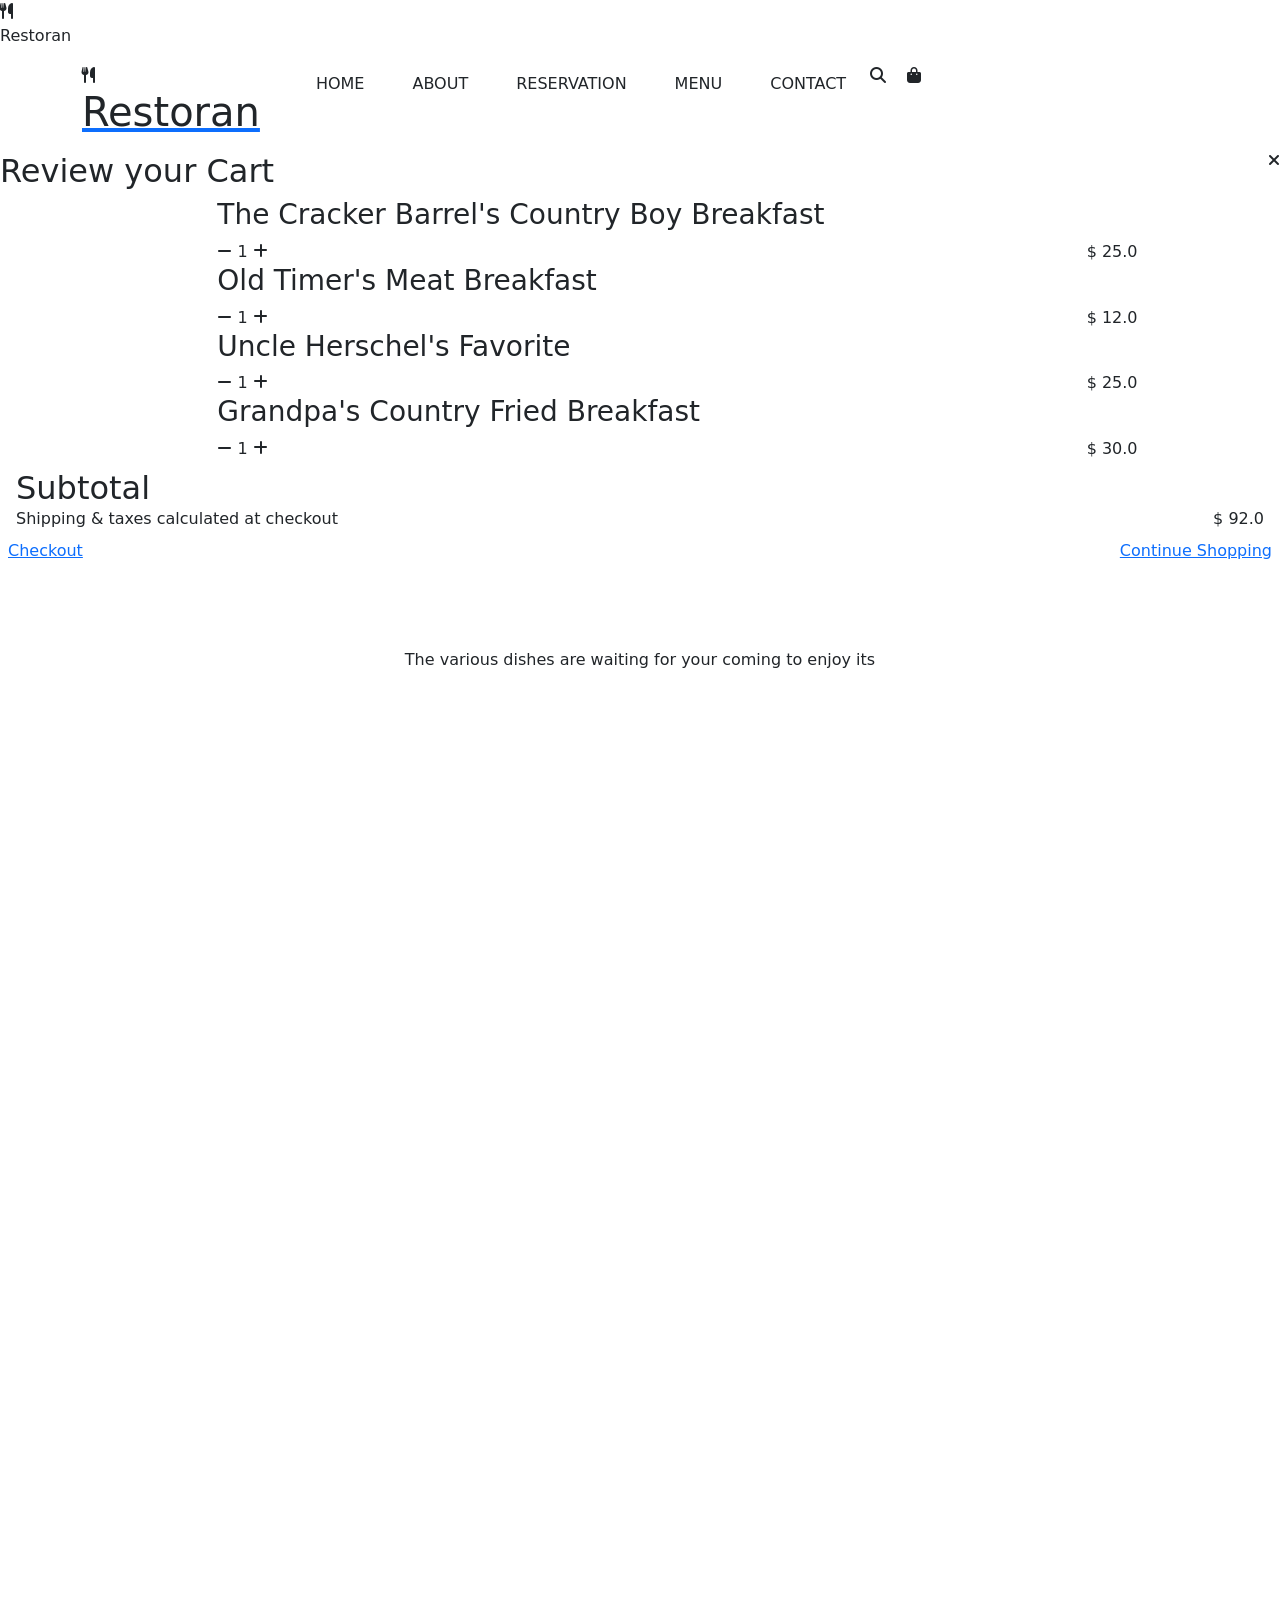
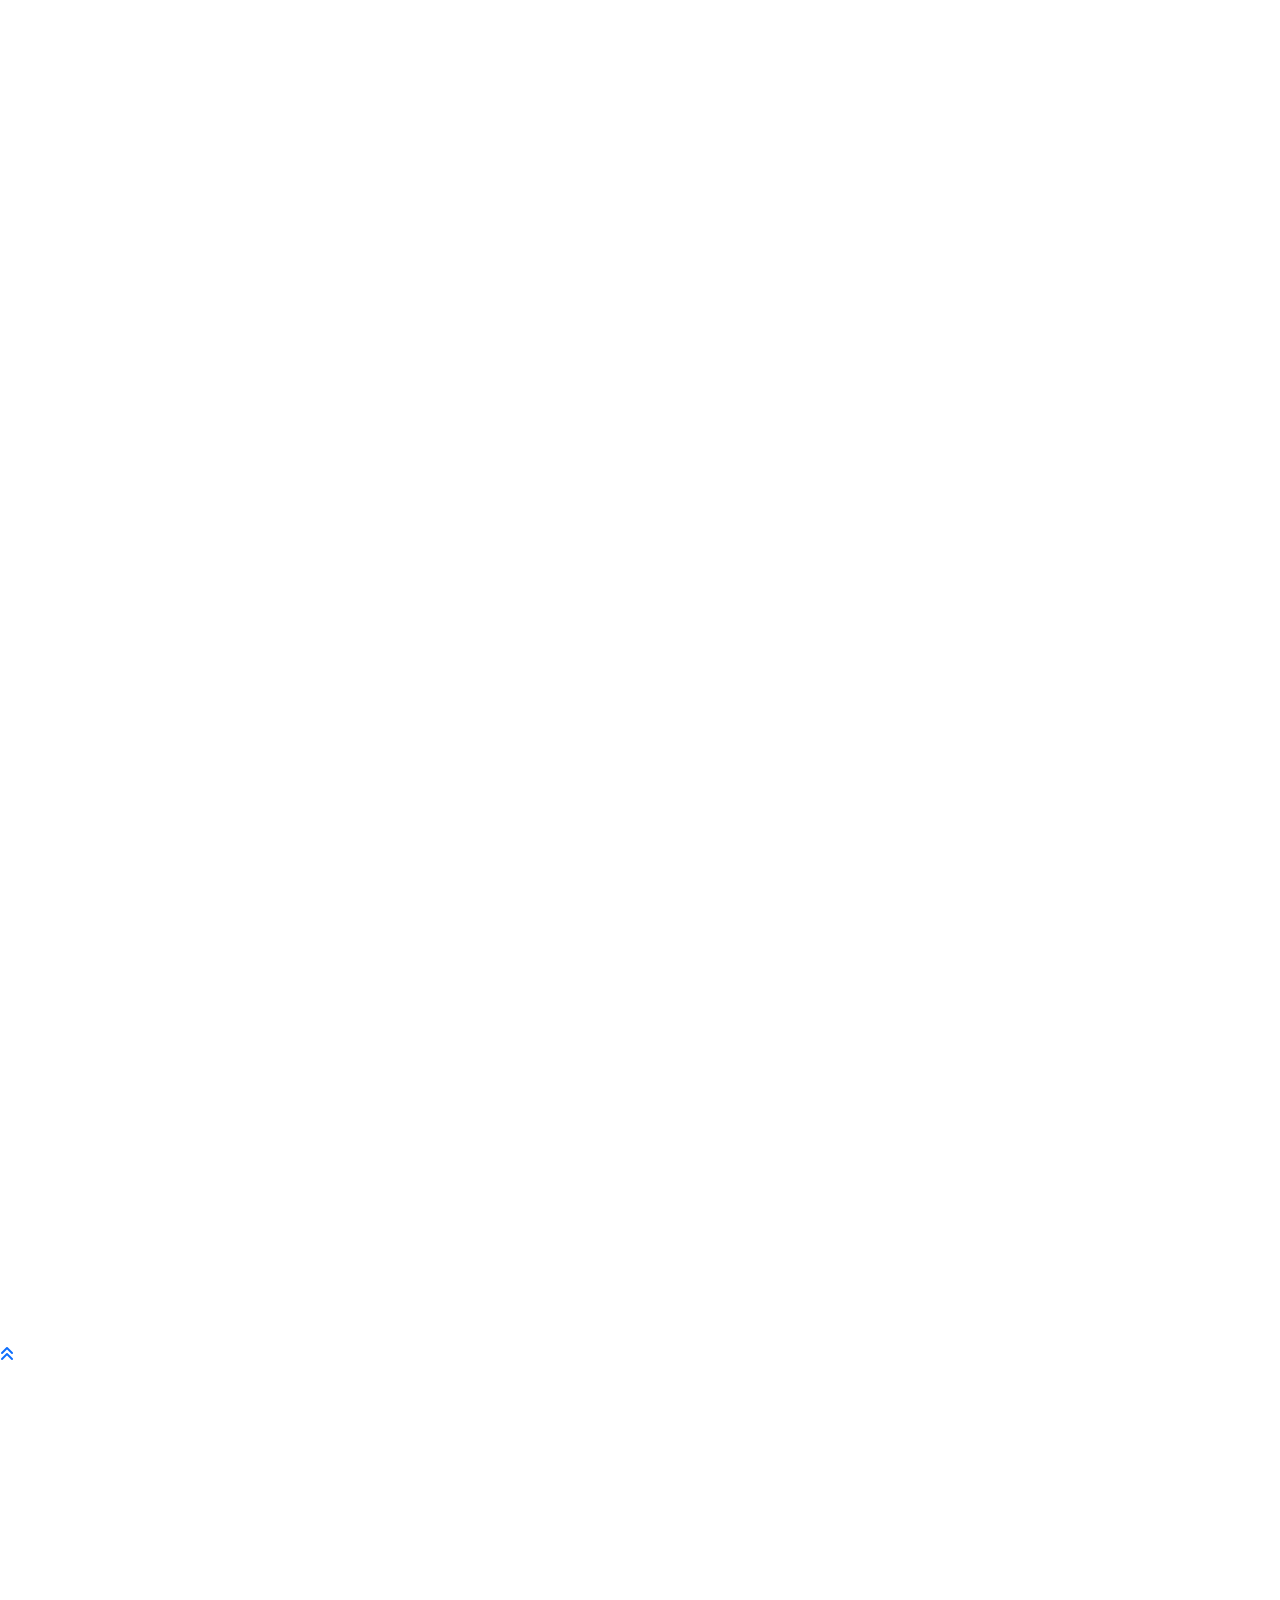
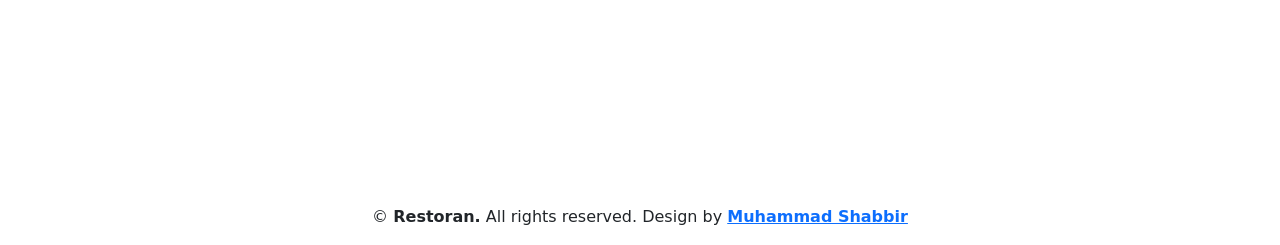
==== menu.html @ ad959f4c "Add files via upload Signed-off-by: applebiteae-lab <applebite.ae@gmail.com>" ====
<!DOCTYPE html>
<html lang="en">
  <head>
    <meta charset="utf-8" />
    <meta name="viewport" content="width=device-width, initial-scale=1" />
    <title>Restoran - Menu</title>
    <link
      rel="stylesheet"
      href="https://cdnjs.cloudflare.com/ajax/libs/font-awesome/6.6.0/css/all.min.css"
      integrity="sha512-Kc323vGBEqzTmouAECnVceyQqyqdsSiqLQISBL29aUW4U/M7pSPA/gEUZQqv1cwx4OnYxTxve5UMg5GT6L4JJg=="
      crossorigin="anonymous"
      referrerpolicy="no-referrer"
    />
    <link rel="stylesheet" href="https://unpkg.com/aos@next/dist/aos.css"/>
    <link
      href="https://cdn.jsdelivr.net/npm/bootstrap@5.2.3/dist/css/bootstrap.min.css"
      rel="stylesheet"
      integrity="sha384-rbsA2VBKQhggwzxH7pPCaAqO46MgnOM80zW1RWuH61DGLwZJEdK2Kadq2F9CUG65"
      crossorigin="anonymous"
    />
    <link rel="stylesheet" type="text/css" href="//cdn.jsdelivr.net/npm/slick-carousel@1.8.1/slick/slick.css"/>
    <link rel="stylesheet" href="./assets/css/style.css" />
  </head>
  <body>
    <div class="loader">
      <i class="fas fa-utensils loader-icone"></i>
      <p>Restoran</p>
      <div class="loader-ellipses">
        <span></span>
        <span></span>
        <span></span>
      </div>
    </div>
    
    <header class="bg-white">
      <div class="container header my-3 d-none d-lg-flex">
        <div class="logo">
          <a href="./index.html">
            <i class="fa fa-utensils me-3 text-dark"></i>
            <h1 class="mb-0 text-dark">Restoran</h1>
          </a>
        </div>
        <div class="menus">
          <ul class="d-flex mb-0">
            <li class="list-unstyled py-2">
              <a class="text-decoration-none text-uppercase p-4 text-dark" href="./index.html"
                >Home</a
              >
            </li>
            <li class="list-unstyled py-2">
              <a class="text-decoration-none text-uppercase p-4 text-dark" href="./about.html"
                >About</a
              >
            </li>
            <li class="list-unstyled py-2">
              <a class="text-decoration-none text-uppercase p-4 text-dark" href="./reservation.html"
                >Reservation</a
              >
            </li>
            <li class="list-unstyled py-2">
              <a class="text-decoration-none text-uppercase p-4 text-dark" href="./menu.html"
                >Menu</a
              >
            </li>
            <li class="list-unstyled py-2">
              <a class="text-decoration-none text-uppercase p-4 text-dark" href="./contact.html"
                >Contact</a
              >
            </li>
          </ul>
        </div>
        <div class="icons">
          <a class="text-decoration-none" id="searchBtn" href="#">
            <i class="fa fa-search me-3 text-dark"></i>
          </a>
          <a class="text-decoration-none" id="shoppingbutton" href="#">
            <i class="fa fa-shopping-bag me-3 text-dark"></i>
          </a>
        </div>
      </div>

      <div class="d-flex justify-content-around py-3 align-items-center d-lg-none">
        <div id="hamburger">
          <i class="fa fa-2x fa-bars me-3 text-dark"></i>
        </div>
        <div class="mobile-nav-logo">
          <div class="logo">
            <a href="./index.html">
              <i class="fa fa-utensils me-3 text-dark"></i>
              <h1 class="mb-0 text-dark">Restoran</h1>
            </a>
          </div>
        </div>
        <div class="mobile-nav-icons">
          <div class="icons">
            <a class="text-decoration-none" id="searchBtnMobile" href="#">
              <i class="fa fa-search me-3 text-dark"></i>
            </a>
            <a class="text-decoration-none" id="shoppingbuttonMobile" href="#">
              <i class="fa fa-shopping-bag me-3 text-dark"></i>
            </a>
          </div>
        </div>
        <div class="position-fixed w-75 bg-white h-100 top-0 start-0" id="mobile-menu">
          <div id="hamburger-cross" class="d-flex justify-content-end align-items-center py-2">
            <i class="fa fa-2x fa-plus me-3 "></i>
          </div>
          <div class="menus">
            <ul class="d-flex flex-column ps-2 mb-0 mt-4">
              <li class="list-unstyled py-2">
                <a class="text-dark text-decoration-none text-uppercase p-4" href="#"
                  >Home</a
                >
              </li>
              <li class="list-unstyled py-2">
                <a class="text-dark text-decoration-none text-uppercase p-4" href="./about.html"
                  >About</a
                >
              </li>
              <li class="list-unstyled py-2">
                <a class="text-dark text-decoration-none text-uppercase p-4" href="./reservation.html"
                  >Reservation</a
                >
              </li>
              <li class="list-unstyled py-2">
                <a class="text-dark text-decoration-none text-uppercase p-4" href="./menu.html"
                  >Menu</a
                >
              </li>
              <li class="list-unstyled py-2">
                <a class="text-dark text-decoration-none text-uppercase p-4" href="./contact.html"
                  >Contact</a
                >
              </li>
            </ul>
          </div>
        </div>
      </div>
    </header>

    <div class="search-bar d-none" id="search-container">
      <div class="close-btn" id="search-close-btn">
        <i class="fa fa-close"></i>
      </div>
      <div class="search-bar-wrapper">
        <input type="search" placeholder="Enter any text here..." />
        <div class="search-button">
          <a href="#"><i class="fa fa-search"></i></a>
        </div>
      </div>
    </div>

    <div class="shopping-cart">
      <div class="shopping-cart-header d-flex justify-content-between">
        <h2>Review your Cart</h2>
        <i class="fa fa-close"></i>
      </div>
      <div class="shopping-cart-body">
        <div class="row shopping-cart-item d-flex justify-content-between">
          <div class="col-2 d-flex align-items-center">
            <img src="./assets/images/product-2a.jpg" alt="">
          </div>
          <div class="col-8">
            <h3>The Cracker Barrel's Country Boy Breakfast</h3>
            <div class="shopping-cart-counter">
              <i class="fa fa-minus"></i>
              <span>1</span>
              <i class="fa fa-plus"></i>
            </div>
          </div>
          <div class="col-2 item-price d-flex align-items-end">
            <p class="mb-0 text-center">$ 25.0</p>
          </div>
        </div>
        <div class="row shopping-cart-item d-flex justify-content-between">
          <div class="col-2 d-flex align-items-center">
            <img src="./assets/images/product-2b.jpg" alt="">
          </div>
          <div class="col-8">
            <h3>Old Timer's Meat Breakfast</h3>
            <div class="shopping-cart-counter">
              <i class="fa fa-minus"></i>
              <span>1</span>
              <i class="fa fa-plus"></i>
            </div>
          </div>
          <div class="col-2 item-price d-flex align-items-end">
            <p class="mb-0 text-center">$ 12.0</p>
          </div>
        </div>
        <div class="row shopping-cart-item d-flex justify-content-between">
          <div class="col-2 d-flex align-items-center">
            <img src="./assets/images/product-2c.jpg" alt="">
          </div>
          <div class="col-8">
            <h3>Uncle Herschel's Favorite</h3>
            <div class="shopping-cart-counter">
              <i class="fa fa-minus"></i>
              <span>1</span>
              <i class="fa fa-plus"></i>
            </div>
          </div>
          <div class="col-2 item-price d-flex align-items-end">
            <p class="mb-0 text-center">$ 25.0</p>
          </div>
        </div>
        <div class="row shopping-cart-item d-flex justify-content-between">
          <div class="col-2 d-flex align-items-center">
            <img src="./assets/images/product-2d.jpg" alt="">
          </div>
          <div class="col-8">
            <h3>Grandpa's Country Fried Breakfast</h3>
            <div class="shopping-cart-counter">
              <i class="fa fa-minus"></i>
              <span>1</span>
              <i class="fa fa-plus"></i>
            </div>
          </div>
          <div class="col-2 item-price d-flex align-items-end">
            <p class="mb-0 text-center">$ 30.0</p>
          </div>
        </div>
      </div>
      <div class="shopping-cart-footer">
        <div class="d-flex justify-content-between px-3 py-2">
          <div>
            <h2 class="mb-0">Subtotal</h2>
            <p class="mb-0">Shipping & taxes calculated at checkout</p>
          </div>
          <div class="d-flex align-items-end">
            <p class="footet-total-price mb-0">$ 92.0</p>
          </div>
        </div>
          <div class="d-flex justify-content-between px-2">
            <div class="footer-checkout">
              <div class="anim-layer"></div>
              <a href="#">Checkout</a>
            </div>
            <div class="footer-shopping">
              <div class="anim-layer"></div>
              <a href="#">Continue Shopping</a>
            </div>
          </div>
      </div>
    </div>

    <main class="menu-page">
        <section class="page-banner d-flex align-items-center">
          <div class="container"> 
            <div class="row">
              <div class="banner-content">
                <h2 class="text-white display-3 text-center" data-aos="fade-right" data-aos-delay="3000">Menu</h2>
                <div class="divider" data-aos="fade-up-right" data-aos-delay="3000">
                    <div class="dot mb-2"></div>
                </div>
                <p class="text-center">The various dishes are waiting for your coming to enjoy its</p>
            </div>
            </div>
          </div>
        </section>

        <section class="our-menu pt-5 my-5">
            <div class="container">
                <div class="row" data-aos="fade-right">
                    <h2 class="text-center display-6 fw-bold">Breakfast Time</h2>
                    <div class="menu-line d-flex justify-content-center align-items-center">
                        <span></span>
                    </div>
                </div>
              <div class="row  position-relative" data-aos="fade-left">
                <div class="slider slider-indicators-wrapper justify-content-center">
                  <div class="slider-indicators">
                    <div class="indicators-icon active text-center">
                      <i class="fas fa-coffee fa-2x"></i>
                    </div>
                    <div class="indicators-title text-center">
                      <h5>
                        Breakfast
                      </h5>
                    </div>
                  </div>
                  <div class="slider-indicators">
                    <div class="indicators-icon text-center">
                      <i class="fas fa-utensils fa-2x"></i>
                    </div>
                    <div class="indicators-title text-center">
                      <h5>
                        Lunch
                      </h5>
                    </div>
                  </div>
                  <div class="slider-indicators">
                    <div class="indicators-icon text-center">
                      <i class="fas fa-hamburger fa-2x"></i>
                    </div>
                    <div class="indicators-title text-center">
                      <h5>
                        Dinner
                      </h5>
                    </div>
                  </div>
                  <div class="slider-indicators">
                    <div class="indicators-icon text-center">
                      <i class="fas fa-ice-cream fa-2x"></i>
                    </div>
                    <div class="indicators-title text-center">
                      <h5>
                        Desserts
                      </h5>
                    </div>
                  </div>
                  <div class="slider-indicators">
                    <div class="indicators-icon text-center">
                      <i class="fas fa-cocktail fa-2x"></i>
                    </div>
                    <div class="indicators-title text-center">
                      <h5>
                        Drink
                      </h5>
                    </div>
                  </div>
                </div>
              </div>
              <div id="our-menus" class="slider" data-aos="fade-up">
                <div>
                  <div class="row my-5 py-3">
                  <div class="col-lg-5">
                    <div class="pb-5 pb-lg-0">
                      <img width="90%" src="./assets/images/menu-slider-dessert.png" alt="">
                    </div>
                  </div>
                  <div class="col-lg-7">
                    <div class="item-wrapper d-flex justify-content-between">
                      <div class="item-left">
                        <h5>The Cracker Barrel's Country Boy Breakfast</h5>
                        <p>Duis aute irure dolor in reprehenderit in voluptate velit esse cillum </p>
                      </div>
                      <div class="item-right">
                        <span class="item-price">
                        <span class="price-symbol">$</span>
                          25.0</span>
                        <div class="item-btn">
                          <a href="#">Order</a>
                        </div>
                      </div>
                    </div>
                    <div class="item-wrapper d-flex justify-content-between">
                      <div class="item-left">
                        <h5>Uncle Herschel's Favorite</h5>
                        <p>Duis aute irure dolor in reprehenderit in voluptate velit esse cillum </p>
                      </div>
                      <div class="item-right">
                        <span class="item-price">
                        <span class="price-symbol">$</span>
                          45.0</span>
                        <div class="item-btn">
                          <a href="#">Order</a>
                        </div>
                      </div>
                    </div>
                    <div class="item-wrapper d-flex justify-content-between">
                      <div class="item-left">
                        <h5>Grandpa's Country Fried Breakfast</h5>
                        <p>Duis aute irure dolor in reprehenderit in voluptate velit esse cillum </p>
                      </div>
                      <div class="item-right">
                        <span class="item-price">
                        <span class="price-symbol">$</span>
                          30.0</span>
                        <div class="item-btn">
                          <a href="#">Order</a>
                        </div>
                      </div>
                    </div>
                    <div class="item-wrapper d-flex justify-content-between">
                      <div class="item-left">
                        <h5>Old Timer's Meat Breakfast</h5>
                        <p>Duis aute irure dolor in reprehenderit in voluptate velit esse cillum </p>
                      </div>
                      <div class="item-right">
                        <span class="item-price">
                        <span class="price-symbol">$</span>
                          12.0</span>
                        <div class="item-btn">
                          <a href="#">Order</a>
                        </div>
                      </div>
                    </div>
                    <div class="item-wrapper d-flex justify-content-between">
                      <div class="item-left">
                        <h5>Chinese Chicken Bread Spicy Soup</h5>
                        <p>Duis aute irure dolor in reprehenderit in voluptate velit esse cillum </p>
                      </div>
                      <div class="item-right">
                        <span class="item-price">
                        <span class="price-symbol">$</span>
                          12.0</span>
                        <div class="item-btn">
                          <a href="#">Order</a>
                        </div>
                      </div>
                    </div>
                  </div>
                  </div>
                </div>
                <div>
                  <div class="row my-5 py-3 ">
                    <div class="col-lg-5">
                      <div class="pb-5 pb-lg-0">
                        <img width="90%" src="./assets/images/menu-slider-dinner.png" alt="">
                      </div>
                    </div>
                    <div class="col-lg-7">
                      <div class="item-wrapper d-flex justify-content-between">
                        <div class="item-left">
                          <h5>The Cracker Barrel's Country Boy Breakfast</h5>
                          <p>Duis aute irure dolor in reprehenderit in voluptate velit esse cillum </p>
                        </div>
                        <div class="item-right">
                          <span class="item-price">
                          <span class="price-symbol">$</span>
                            25.0</span>
                          <div class="item-btn">
                            <a href="#">Order</a>
                          </div>
                        </div>
                      </div>
                      <div class="item-wrapper d-flex justify-content-between">
                        <div class="item-left">
                          <h5>Uncle Herschel's Favorite</h5>
                          <p>Duis aute irure dolor in reprehenderit in voluptate velit esse cillum </p>
                        </div>
                        <div class="item-right">
                          <span class="item-price">
                          <span class="price-symbol">$</span>
                            45.0</span>
                          <div class="item-btn">
                            <a href="#">Order</a>
                          </div>
                        </div>
                      </div>
                      <div class="item-wrapper d-flex justify-content-between">
                        <div class="item-left">
                          <h5>Grandpa's Country Fried Breakfast</h5>
                          <p>Duis aute irure dolor in reprehenderit in voluptate velit esse cillum </p>
                        </div>
                        <div class="item-right">
                          <span class="item-price">
                          <span class="price-symbol">$</span>
                            30.0</span>
                          <div class="item-btn">
                            <a href="#">Order</a>
                          </div>
                        </div>
                      </div>
                      <div class="item-wrapper d-flex justify-content-between">
                        <div class="item-left">
                          <h5>Old Timer's Meat Breakfast</h5>
                          <p>Duis aute irure dolor in reprehenderit in voluptate velit esse cillum </p>
                        </div>
                        <div class="item-right">
                          <span class="item-price">
                          <span class="price-symbol">$</span>
                            12.0</span>
                          <div class="item-btn">
                            <a href="#">Order</a>
                          </div>
                        </div>
                      </div>
                      <div class="item-wrapper d-flex justify-content-between">
                        <div class="item-left">
                          <h5>Chinese Chicken Bread Spicy Soup</h5>
                          <p>Duis aute irure dolor in reprehenderit in voluptate velit esse cillum </p>
                        </div>
                        <div class="item-right">
                          <span class="item-price">
                          <span class="price-symbol">$</span>
                            12.0</span>
                          <div class="item-btn">
                            <a href="#">Order</a>
                          </div>
                        </div>
                      </div>
                    </div>
                  </div>
                </div>
                <div>
                  <div class="row my-5 py-3 ">
                    <div class="col-lg-5">
                      <div class="pb-5 pb-lg-0">
                        <img width="90%" src="./assets/images/menu-slider-dessert.png" alt="">
                      </div>
                    </div>
                    <div class="col-lg-7">
                      <div class="item-wrapper d-flex justify-content-between">
                        <div class="item-left">
                          <h5>The Cracker Barrel's Country Boy Breakfast</h5>
                          <p>Duis aute irure dolor in reprehenderit in voluptate velit esse cillum </p>
                        </div>
                        <div class="item-right">
                          <span class="item-price">
                          <span class="price-symbol">$</span>
                            25.0</span>
                          <div class="item-btn">
                            <a href="#">Order</a>
                          </div>
                        </div>
                      </div>
                      <div class="item-wrapper d-flex justify-content-between">
                        <div class="item-left">
                          <h5>Uncle Herschel's Favorite</h5>
                          <p>Duis aute irure dolor in reprehenderit in voluptate velit esse cillum </p>
                        </div>
                        <div class="item-right">
                          <span class="item-price">
                          <span class="price-symbol">$</span>
                            45.0</span>
                          <div class="item-btn">
                            <a href="#">Order</a>
                          </div>
                        </div>
                      </div>
                      <div class="item-wrapper d-flex justify-content-between">
                        <div class="item-left">
                          <h5>Grandpa's Country Fried Breakfast</h5>
                          <p>Duis aute irure dolor in reprehenderit in voluptate velit esse cillum </p>
                        </div>
                        <div class="item-right">
                          <span class="item-price">
                          <span class="price-symbol">$</span>
                            30.0</span>
                          <div class="item-btn">
                            <a href="#">Order</a>
                          </div>
                        </div>
                      </div>
                      <div class="item-wrapper d-flex justify-content-between">
                        <div class="item-left">
                          <h5>Old Timer's Meat Breakfast</h5>
                          <p>Duis aute irure dolor in reprehenderit in voluptate velit esse cillum </p>
                        </div>
                        <div class="item-right">
                          <span class="item-price">
                          <span class="price-symbol">$</span>
                            12.0</span>
                          <div class="item-btn">
                            <a href="#">Order</a>
                          </div>
                        </div>
                      </div>
                      <div class="item-wrapper d-flex justify-content-between">
                        <div class="item-left">
                          <h5>Chinese Chicken Bread Spicy Soup</h5>
                          <p>Duis aute irure dolor in reprehenderit in voluptate velit esse cillum </p>
                        </div>
                        <div class="item-right">
                          <span class="item-price">
                          <span class="price-symbol">$</span>
                            12.0</span>
                          <div class="item-btn">
                            <a href="#">Order</a>
                          </div>
                        </div>
                      </div>
                    </div>
                  </div>
                </div>
                <div>
                  <div class="row my-5 py-3 ">
                    <div class="col-lg-5">
                      <div class="pb-5 pb-lg-0">
                        <img width="90%" src="./assets/images/menu-slider-lunch.png" alt="">
                      </div>
                    </div>
                    <div class="col-lg-7">
                      <div class="item-wrapper d-flex justify-content-between">
                        <div class="item-left">
                          <h5>The Cracker Barrel's Country Boy Breakfast</h5>
                          <p>Duis aute irure dolor in reprehenderit in voluptate velit esse cillum </p>
                        </div>
                        <div class="item-right">
                          <span class="item-price">
                          <span class="price-symbol">$</span>
                            25.0</span>
                          <div class="item-btn">
                            <a href="#">Order</a>
                          </div>
                        </div>
                      </div>
                      <div class="item-wrapper d-flex justify-content-between">
                        <div class="item-left">
                          <h5>Uncle Herschel's Favorite</h5>
                          <p>Duis aute irure dolor in reprehenderit in voluptate velit esse cillum </p>
                        </div>
                        <div class="item-right">
                          <span class="item-price">
                          <span class="price-symbol">$</span>
                            45.0</span>
                          <div class="item-btn">
                            <a href="#">Order</a>
                          </div>
                        </div>
                      </div>
                      <div class="item-wrapper d-flex justify-content-between">
                        <div class="item-left">
                          <h5>Grandpa's Country Fried Breakfast</h5>
                          <p>Duis aute irure dolor in reprehenderit in voluptate velit esse cillum </p>
                        </div>
                        <div class="item-right">
                          <span class="item-price">
                          <span class="price-symbol">$</span>
                            30.0</span>
                          <div class="item-btn">
                            <a href="#">Order</a>
                          </div>
                        </div>
                      </div>
                      <div class="item-wrapper d-flex justify-content-between">
                        <div class="item-left">
                          <h5>Old Timer's Meat Breakfast</h5>
                          <p>Duis aute irure dolor in reprehenderit in voluptate velit esse cillum </p>
                        </div>
                        <div class="item-right">
                          <span class="item-price">
                          <span class="price-symbol">$</span>
                            12.0</span>
                          <div class="item-btn">
                            <a href="#">Order</a>
                          </div>
                        </div>
                      </div>
                      <div class="item-wrapper d-flex justify-content-between">
                        <div class="item-left">
                          <h5>Chinese Chicken Bread Spicy Soup</h5>
                          <p>Duis aute irure dolor in reprehenderit in voluptate velit esse cillum </p>
                        </div>
                        <div class="item-right">
                          <span class="item-price">
                          <span class="price-symbol">$</span>
                            12.0</span>
                          <div class="item-btn">
                            <a href="#">Order</a>
                          </div>
                        </div>
                      </div>
                    </div>
                  </div>
                </div>
              </div>
            </div>
        </section>

        <section class="chef-choise pt-3 pb-5">
          <div class="container py-5">
            <div class="row" data-aos="fade-right">
              <div class="section-title text-center pb-5">
                <h5>Chef Choice</h5>
                <h2 class="text-white display-6 fw-bold">Daily Special</h2>
              </div>
            </div>
            <div class="row">
              <div class="d-none d-lg-block col-lg-6" data-aos="fade-right">
                <img class="img-fluid" src="./assets/images/product-decorate.jpg" alt="">
              </div>
              <div class="col-12 col-lg-6" data-aos="fade-left">
                <div class="chef-choise-slider ps-3">
                  <div class="item-wrapper d-flex justify-content-between">
                    <div class="item-left d-flex flex-row">
                      <img class="rounded-circle" src="./assets/images/product-2a.jpg" width="70px" height="70px" alt="">
                      <div class="ps-3">
                        <h5 class="text-white">The Cracker Barrel's Country Boy Breakfast</h5>
                        <p class="mb-0">Duis aute irure dolor in reprehenderit in voluptate velit esse cillum </p>
                      </div>
                    </div>
                    <div class="item-right">
                      <span class="item-price">
                      <span class="price-symbol">$</span>
                        25.0</span>
                    </div>
                  </div>
                  <div class="item-wrapper d-flex justify-content-between">
                    <div class="item-left d-flex flex-row">
                      <img class="rounded-circle" src="./assets/images/product-2b.jpg" width="70px" height="70px" alt="">
                      <div class="ps-3">
                        <h5 class="text-white">Uncle Herschel's Favorite</h5>
                        <p class="mb-0">Duis aute irure dolor in reprehenderit in voluptate velit esse cillum </p>
                      </div>
                    </div>
                    <div class="item-right">
                      <span class="item-price">
                      <span class="price-symbol">$</span>
                        45.0</span>
                    </div>
                  </div>
                  <div class="item-wrapper d-flex justify-content-between">
                    <div class="item-left d-flex flex-row">
                      <img class="rounded-circle" src="./assets/images/product-2c.jpg" width="70px" height="70px" alt="">
                      <div class="ps-3">
                        <h5 class="text-white">Grandpa's Country Fried Breakfast</h5>
                        <p class="mb-0">Duis aute irure dolor in reprehenderit in voluptate velit esse cillum </p>
                      </div>
                    </div>
                    <div class="item-right">
                      <span class="item-price">
                      <span class="price-symbol">$</span>
                        30.0</span>
                    </div>
                  </div>
                  <div class="item-wrapper d-flex justify-content-between">
                    <div class="item-left d-flex flex-row">
                      <img class="rounded-circle" src="./assets/images/product-2d.jpg" width="70px" height="70px" alt="">
                      <div class="ps-3">
                        <h5 class="text-white">Old Timer's Meat Breakfast</h5>
                        <p class="mb-0">Duis aute irure dolor in reprehenderit in voluptate velit esse cillum </p>
                      </div>
                    </div>
                    <div class="item-right">
                      <span class="item-price">
                      <span class="price-symbol">$</span>
                        12.0</span>
                    </div>
                  </div>
                </div>
                  <div class="chef-choise-icons ps-4 mt-3 mt-lg-0">
                    <i class="fa fa-chevron-up" aria-hidden="true"></i>
                    <i class="fa fa-chevron-down ms-4" aria-hidden="true"></i>
                  </div>
              </div>
            </div>
          </div>
        </section>

        <section class="lunch-time my-5 pb-0 pb-lg-5">
            <div class="container">
                <div class="row" data-aos="fade-right">
                    <h2 class="text-center display-6 fw-bold">Lunch Time</h2>
                    <div class="menu-line d-flex justify-content-center align-items-center">
                        <span></span>
                    </div>
                </div>
                <div class="row">
                    <div class="col-lg-6" data-aos="fade-right">
                        <div class="item-wrapper d-flex justify-content-between">
                          <div class="item-left">
                            <h5>The Cracker Barrel's Country Boy Breakfast</h5>
                            <p>Duis aute irure dolor in reprehenderit in voluptate velit esse cillum </p>
                          </div>
                          <div class="item-right">
                            <span class="item-price">
                            <span class="price-symbol">$</span>
                              25.0</span>
                          </div>
                        </div>
                        <div class="item-wrapper d-flex justify-content-between">
                          <div class="item-left">
                            <h5>Uncle Herschel's Favorite</h5>
                            <p>Duis aute irure dolor in reprehenderit in voluptate velit esse cillum </p>
                          </div>
                          <div class="item-right">
                            <span class="item-price">
                            <span class="price-symbol">$</span>
                              45.0</span>
                          </div>
                        </div>
                        <div class="item-wrapper d-flex justify-content-between">
                          <div class="item-left">
                            <h5>Grandpa's Country Fried Breakfast</h5>
                            <p>Duis aute irure dolor in reprehenderit in voluptate velit esse cillum </p>
                          </div>
                          <div class="item-right">
                            <span class="item-price">
                            <span class="price-symbol">$</span>
                              30.0</span>
                          </div>
                        </div>
                        <div class="item-wrapper d-flex justify-content-between">
                          <div class="item-left">
                            <h5>Old Timer's Meat Breakfast</h5>
                            <p>Duis aute irure dolor in reprehenderit in voluptate velit esse cillum </p>
                          </div>
                          <div class="item-right">
                            <span class="item-price">
                            <span class="price-symbol">$</span>
                              12.0</span>
                          </div>
                        </div>
                        <div class="item-wrapper d-flex justify-content-between">
                          <div class="item-left">
                            <h5>Chinese Chicken Bread Spicy Soup</h5>
                            <p>Duis aute irure dolor in reprehenderit in voluptate velit esse cillum </p>
                          </div>
                          <div class="item-right">
                            <span class="item-price">
                            <span class="price-symbol">$</span>
                              12.0</span>
                          </div>
                        </div>
                    </div>
                    <div class="col-lg-6" data-aos="fade-left">
                      <div class="item-wrapper d-flex justify-content-between">
                        <div class="item-left">
                          <h5>The Cracker Barrel's Country Boy Breakfast</h5>
                          <p>Duis aute irure dolor in reprehenderit in voluptate velit esse cillum </p>
                        </div>
                        <div class="item-right">
                          <span class="item-price">
                          <span class="price-symbol">$</span>
                            25.0</span>
                        </div>
                      </div>
                      <div class="item-wrapper d-flex justify-content-between">
                        <div class="item-left">
                          <h5>Uncle Herschel's Favorite</h5>
                          <p>Duis aute irure dolor in reprehenderit in voluptate velit esse cillum </p>
                        </div>
                        <div class="item-right">
                          <span class="item-price">
                          <span class="price-symbol">$</span>
                            45.0</span>
                        </div>
                      </div>
                      <div class="item-wrapper d-flex justify-content-between">
                        <div class="item-left">
                          <h5>Grandpa's Country Fried Breakfast</h5>
                          <p>Duis aute irure dolor in reprehenderit in voluptate velit esse cillum </p>
                        </div>
                        <div class="item-right">
                          <span class="item-price">
                          <span class="price-symbol">$</span>
                            30.0</span>
                        </div>
                      </div>
                      <div class="item-wrapper d-flex justify-content-between">
                        <div class="item-left">
                          <h5>Old Timer's Meat Breakfast</h5>
                          <p>Duis aute irure dolor in reprehenderit in voluptate velit esse cillum </p>
                        </div>
                        <div class="item-right">
                          <span class="item-price">
                          <span class="price-symbol">$</span>
                            12.0</span>
                        </div>
                      </div>
                      <div class="item-wrapper d-flex justify-content-between">
                        <div class="item-left">
                          <h5>Chinese Chicken Bread Spicy Soup</h5>
                          <p>Duis aute irure dolor in reprehenderit in voluptate velit esse cillum </p>
                        </div>
                        <div class="item-right">
                          <span class="item-price">
                          <span class="price-symbol">$</span>
                            12.0</span>
                        </div>
                      </div>
                  </div>
                </div>
            </div>
        </section>

        <section class="subscribe-us pb-5 mb-5">
          <img class="d-none d-lg-block" src="./assets/images/subscribe-us.png" alt="" data-aos="fade-down-right">
          <div class="container">
            <div class="row">
              <div class="col-lg-2">
              </div>
              <div class="col-lg-8 d-flex flex-column flex-md-row align-items-lg-center">
                <div class="content" data-aos="fade-right">
                  <h5 class="display-6 text-black">Subcribe Us Now</h5>
                  <p>
                    Get more news and delicious dishes everyday from us
                  </p>
                </div>
                <div class="subscribe-form d-flex ps-0 ms-0 ps-lg-5 ms-lg-5" data-aos="fade-left">
                  <div class="input-form w-100">
                    <input class="border-0 px-3 w-100" type="email" placeholder="Email">
                  </div>
                  <div class="input-button">
                    <a class="text-decoration-none" href="#">
                      <i class="fa fa-paper-plane"></i>
                    </a>
                  </div>
                </div>
              </div>
            </div>
          </div>
        </section>
    </main>

    <a href="#" id="back-to-top">
      <i class="fa-solid fa-angles-up"></i>
    </a>
    
    <footer>
      <div class="container">
        <div class="row">
          <div class="footer-content col-xl-8  px-4">
            <div class="row">
              <div class="col-lg-6 px-0">
                <div class="logo" data-aos="fade-down-right">
                  <a href="./index.html">
                    <i class="fa fa-utensils me-3"></i>
                    <h1 class="mb-0">Restoran</h1>
                  </a>
                </div>
              </div>
              <div data-aos="fade-down" class="col-lg-6 pt-4 pt-lg-0 d-flex align-items-center justify-content-start justify-content-lg-end">
                <div class="social-icons d-flex">
                  <ul class="d-flex mb-0 ps-0">
                    <li class="mx-2"><a class="text-decoration-none text-white" href="#"><i class="fab fa-facebook"></i></a></li>
                    <li class="mx-2"><a class="text-decoration-none text-white" href="#"><i class="fab fa-twitter"></i></a></li>
                    <li class="mx-2"><a class="text-decoration-none text-white" href="#"><i class="fab fa-pinterest"></i></a></li>
                    <li class="mx-2"><a class="text-decoration-none text-white" href="#"><i class="fab fa-google-plus"></i></a></li>
                  </ul>
                </div>
              </div>
            </div>
            <div class="row pt-5 content-desc" data-aos="fade-right">
              <p class="px-0">Lorem ipsum dolor sit amet, consectetur adipisicing elit, sed do eiusmod tempor incididunt ut labore et dolore magna aliqua. Ut enim ad minim veniam, quis nostrud exercitation ullamco laboris nisi ut aliquip ex ea commodo consequat Duis aute irure dolor.</p>
            </div>
            <div class="row" data-aos="fade-right">
              <div class="d-flex flex-column flex-lg-row px-0 justify-content-between">
                <div class="location d-flex align-items-center pe-2 py-3">
                  <i class="fa-solid fa-location-dot text-white fa-2x border-bottom pb-2"></i>
                  <div class="ps-3">
                    <p class="mb-0">
                      157 White Oak Drive Kansas City <br>
                      689 Lynn Street South Boston
                    </p>
                  </div>
                </div>
                <div class="location d-flex align-items-center pe-2 py-3">
                  <i class="fa-solid fa-mobile text-white fa-2x border-bottom pb-2"></i>
                  <div class="ps-3">
                    <p class="mb-0">
                      (617)-276-8031 <br>
                      (617)-276-8031
                    </p>
                  </div>
                </div>
                <div class="location d-flex align-items-center pe-2 py-3">
                  <i class="fa-solid fa-envelope text-white fa-2x border-bottom pb-2"></i>
                  <div class="ps-3">
                    <p class="mb-0">
                      admin@fooday.com <br>
                      support@fooday.com
                    </p>
                  </div>
                </div>
            </div>
            </div>
          </div>
          <div class="col-xl-4">
            <div class="reservation-box" data-aos="fade-down-left">
              <div class="reservation-wrapper">
                <h2>Open Hour</h2>
                <div class="reservation-date-time">
                  <p>Tuesday: .......................... 7AM - 9PM</p>
                  <p>Wednesday: ..................... 7AM - 9PM</p>
                  <p>Thursday: ......................... 7AM - 9PM</p>
                  <p>Friday: ............................... 7AM - 9PM</p>
                  <p>Saturday: ........................... 7AM - 9PM</p>
                  <p>Sunday: ............................. 7AM - 9PM</p>
                  <p>Monday: ............................. Close</p>
                </div>
                <h2 class="pb-2">Reservation Numbers</h2>
                <h3>(617)-276-8031</h3>
              </div>
            </div>
          </div>
        </div>
        <div class="row">
          <p class="text-center pt-4 mt-3 pt-lg-0">&copy; <span id="copyrightCurrentYear"></span> <b> Restoran.</b> All rights reserved. Design by <a href="https://www.linkedin.com/in/codewithshabbir/" class="fw-bold author-name">Muhammad Shabbir</a></p>
        </div>
      </div>
    </footer>
    <script src="https://code.jquery.com/jquery-3.7.1.min.js" integrity="sha256-/JqT3SQfawRcv/BIHPThkBvs0OEvtFFmqPF/lYI/Cxo=" crossorigin="anonymous"></script>
    <script type="text/javascript" src="//cdn.jsdelivr.net/npm/slick-carousel@1.8.1/slick/slick.min.js"></script>
    <script
      src="https://cdn.jsdelivr.net/npm/bootstrap@5.2.3/dist/js/bootstrap.bundle.min.js"
      integrity="sha384-kenU1KFdBIe4zVF0s0G1M5b4hcpxyD9F7jL+jjXkk+Q2h455rYXK/7HAuoJl+0I4"
      crossorigin="anonymous"
    ></script>
    <script src="https://unpkg.com/aos@next/dist/aos.js"></script>
    <script src="./assets/js/script.js"></script>
  </body>
</html>
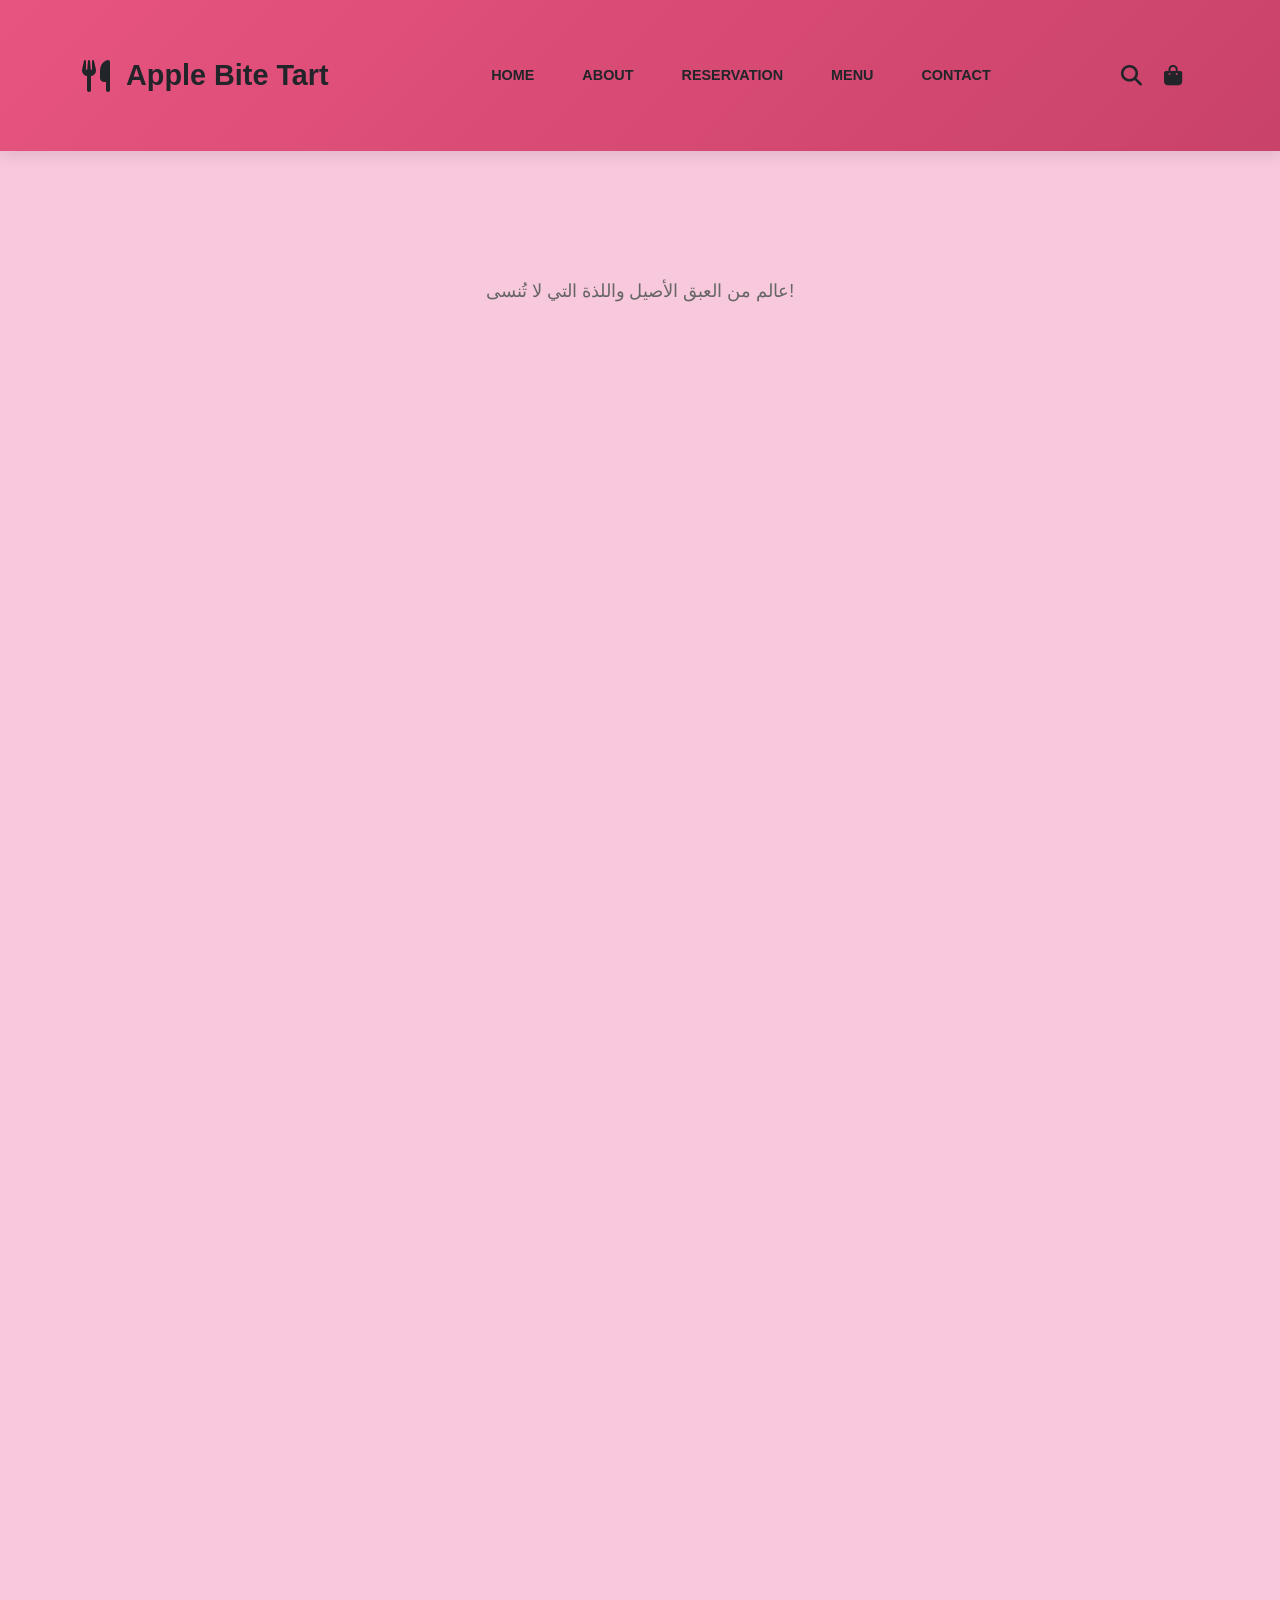
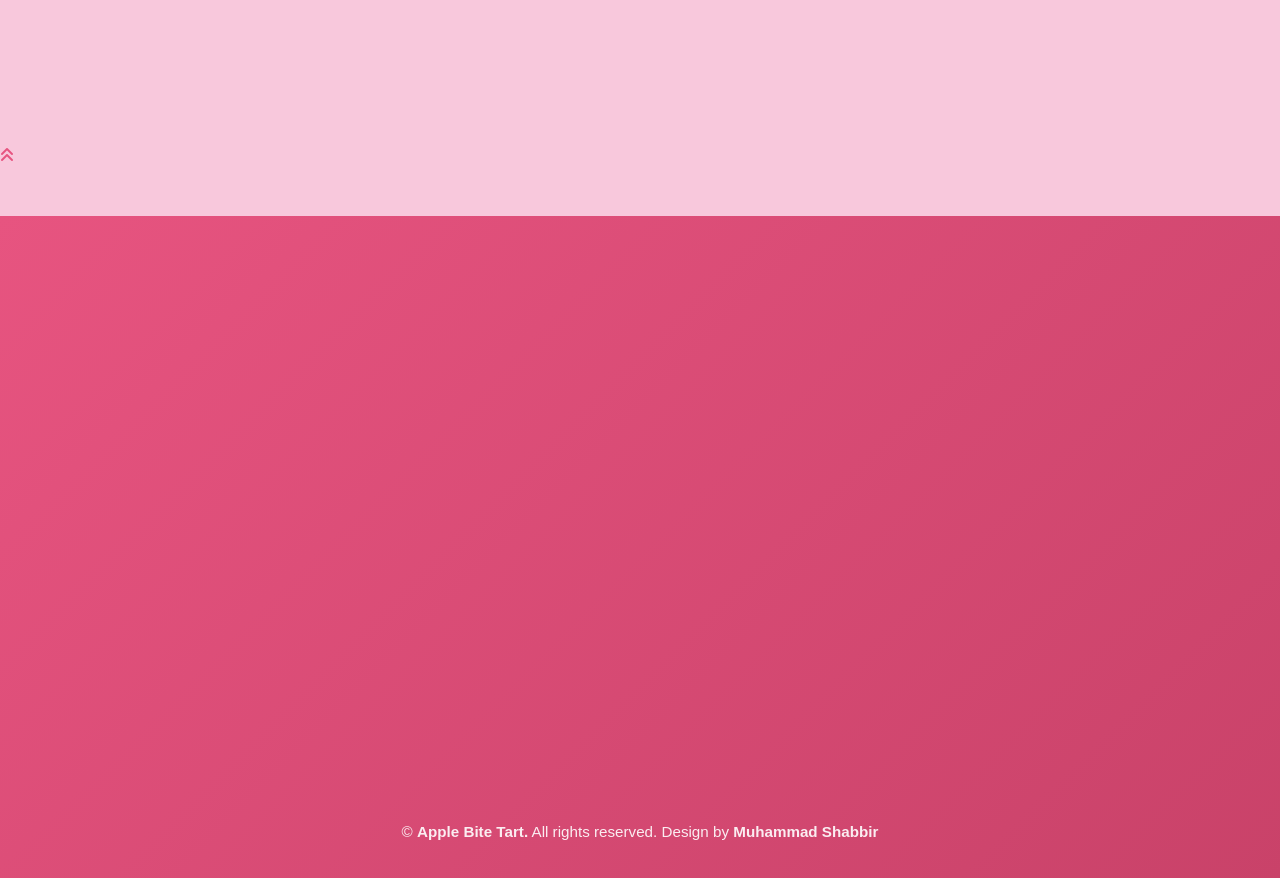
==== commit 7b2b6c55: "📜 تحديث صفحة المنيو بنصوص تارت الكلاسيك الفاخرة" ====
--- a/menu.html
+++ b/menu.html
@@ -3,7 +3,7 @@
   <head>
     <meta charset="utf-8" />
     <meta name="viewport" content="width=device-width, initial-scale=1" />
-    <title>Restoran - Menu</title>
+    <title>Apple Bite Tart - Menu</title>
     <link
       rel="stylesheet"
       href="https://cdnjs.cloudflare.com/ajax/libs/font-awesome/6.6.0/css/all.min.css"
@@ -24,7 +24,7 @@
   <body>
     <div class="loader">
       <i class="fas fa-utensils loader-icone"></i>
-      <p>Restoran</p>
+      <p>Apple Bite Tart</p>
       <div class="loader-ellipses">
         <span></span>
         <span></span>
@@ -37,7 +37,7 @@
         <div class="logo">
           <a href="./index.html">
             <i class="fa fa-utensils me-3 text-dark"></i>
-            <h1 class="mb-0 text-dark">Restoran</h1>
+            <h1 class="mb-0 text-dark">Apple Bite Tart</h1>
           </a>
         </div>
         <div class="menus">
@@ -87,7 +87,7 @@
           <div class="logo">
             <a href="./index.html">
               <i class="fa fa-utensils me-3 text-dark"></i>
-              <h1 class="mb-0 text-dark">Restoran</h1>
+              <h1 class="mb-0 text-dark">Apple Bite Tart</h1>
             </a>
           </div>
         </div>
@@ -249,11 +249,11 @@
           <div class="container"> 
             <div class="row">
               <div class="banner-content">
-                <h2 class="text-white display-3 text-center" data-aos="fade-right" data-aos-delay="3000">Menu</h2>
-                <div class="divider" data-aos="fade-up-right" data-aos-delay="3000">
-                    <div class="dot mb-2"></div>
-                </div>
-                <p class="text-center">The various dishes are waiting for your coming to enjoy its</p>
+<h2 class="text-white display-3 text-center" data-aos="fade-right" data-aos-delay="3000">تشكيلة التارت الفاخرة</h2>
+	                <div class="divider" data-aos="fade-up-right" data-aos-delay="3000">
+	                    <div class="dot mb-2"></div>
+	                </div>
+	                <p class="text-center">عالم من العبق الأصيل واللذة التي لا تُنسى!</p>
             </div>
             </div>
           </div>
@@ -262,7 +262,10 @@
         <section class="our-menu pt-5 my-5">
             <div class="container">
                 <div class="row" data-aos="fade-right">
-                    <h2 class="text-center display-6 fw-bold">Breakfast Time</h2>
+                    <h2 class="text-center display-6 fw-bold">تارت الكلاسيك (المتعة والبهجة)</h2>
+                    <p class="text-center px-lg-5 mx-lg-5 mt-3" style="font-size: 1.1rem; line-height: 1.8;">
+                        تارت التفاح الكلاسيك من "أبل بايت تارت" هو العنوان الحقيقي للمتعة والبهجة في كل قِضمة. مخبوزة بكل حب لتأخذكم في رحلة عبر الزمن مع تارت التفاح ذو العبق الأصيل، الذي تنفح منه رائحة القرفة النفاذة والدافئة، لتملأ الأجواء بالراحة والدفء وتداعب حواسكم قبل تذوقها.
+                    </p>
                     <div class="menu-line d-flex justify-content-center align-items-center">
                         <span></span>
                     </div>
@@ -274,9 +277,7 @@
                       <i class="fas fa-coffee fa-2x"></i>
                     </div>
                     <div class="indicators-title text-center">
-                      <h5>
-                        Breakfast
-                      </h5>
+<h5>تارت الكلاسيك</h5>
                     </div>
                   </div>
                   <div class="slider-indicators">
@@ -284,9 +285,7 @@
                       <i class="fas fa-utensils fa-2x"></i>
                     </div>
                     <div class="indicators-title text-center">
-                      <h5>
-                        Lunch
-                      </h5>
+<h5>تارت الفستق</h5>
                     </div>
                   </div>
                   <div class="slider-indicators">
@@ -294,9 +293,7 @@
                       <i class="fas fa-hamburger fa-2x"></i>
                     </div>
                     <div class="indicators-title text-center">
-                      <h5>
-                        Dinner
-                      </h5>
+<h5>تارت الشوكولاتة</h5>
                     </div>
                   </div>
                   <div class="slider-indicators">
@@ -304,9 +301,7 @@
                       <i class="fas fa-ice-cream fa-2x"></i>
                     </div>
                     <div class="indicators-title text-center">
-                      <h5>
-                        Desserts
-                      </h5>
+<h5>تارت الكراميل</h5>
                     </div>
                   </div>
                   <div class="slider-indicators">
@@ -314,9 +309,7 @@
                       <i class="fas fa-cocktail fa-2x"></i>
                     </div>
                     <div class="indicators-title text-center">
-                      <h5>
-                        Drink
-                      </h5>
+<h5>سر المتعة</h5>
                     </div>
                   </div>
                 </div>
@@ -899,7 +892,7 @@
                 <div class="logo" data-aos="fade-down-right">
                   <a href="./index.html">
                     <i class="fa fa-utensils me-3"></i>
-                    <h1 class="mb-0">Restoran</h1>
+                    <h1 class="mb-0">Apple Bite Tart</h1>
                   </a>
                 </div>
               </div>
@@ -969,7 +962,7 @@
           </div>
         </div>
         <div class="row">
-          <p class="text-center pt-4 mt-3 pt-lg-0">&copy; <span id="copyrightCurrentYear"></span> <b> Restoran.</b> All rights reserved. Design by <a href="https://www.linkedin.com/in/codewithshabbir/" class="fw-bold author-name">Muhammad Shabbir</a></p>
+          <p class="text-center pt-4 mt-3 pt-lg-0">&copy; <span id="copyrightCurrentYear"></span> <b> Apple Bite Tart.</b> All rights reserved. Design by <a href="https://www.linkedin.com/in/codewithshabbir/" class="fw-bold author-name">Muhammad Shabbir</a></p>
         </div>
       </div>
     </footer>
--- a/assets/css/style.css
+++ b/assets/css/style.css
@@ -0,0 +1,855 @@
+/* ===== Root Variables ===== */
+:root {
+  --primary-color: #E75480;
+  --secondary-color: #D4AF37;
+  --bg-color: #F8C8DC;
+  --text-color-white: #ffffff;
+  --text-color-dark: #333333;
+  --text-color-light: #666666;
+  --border-color: #e0e0e0;
+  --shadow: 0 4px 15px rgba(0, 0, 0, 0.1);
+  --transition: all 0.3s ease-in-out;
+}
+
+/* ===== Global Styles ===== */
+* {
+  margin: 0;
+  padding: 0;
+  box-sizing: border-box;
+}
+
+html {
+  scroll-behavior: smooth;
+}
+
+body {
+  font-family: 'Nunito', 'Heebo', sans-serif;
+  background-color: var(--bg-color);
+  color: var(--text-color-dark);
+  line-height: 1.6;
+  overflow-x: hidden;
+}
+
+/* ===== Typography ===== */
+h1, h2, h3, h4, h5, h6 {
+  color: var(--primary-color);
+  font-weight: 700;
+  margin-bottom: 1rem;
+}
+
+h1 {
+  font-size: 3rem;
+}
+
+h2 {
+  font-size: 2.5rem;
+}
+
+h3 {
+  font-size: 1.8rem;
+}
+
+h5 {
+  font-size: 1.2rem;
+  color: var(--secondary-color);
+}
+
+p {
+  color: var(--text-color-light);
+  font-size: 1rem;
+}
+
+a {
+  text-decoration: none;
+  color: var(--primary-color);
+  transition: var(--transition);
+}
+
+a:hover {
+  color: var(--secondary-color);
+}
+
+/* ===== Loader ===== */
+.loader {
+  position: fixed;
+  top: 0;
+  left: 0;
+  width: 100%;
+  height: 100%;
+  background: linear-gradient(135deg, var(--primary-color), var(--bg-color));
+  display: flex;
+  flex-direction: column;
+  justify-content: center;
+  align-items: center;
+  z-index: 9999;
+  opacity: 1;
+  transition: opacity 0.5s ease-in-out;
+}
+
+.loader-icone {
+  color: var(--text-color-white);
+  font-size: 3rem;
+  margin-bottom: 1rem;
+}
+
+.loader p {
+  color: var(--text-color-white);
+  font-size: 2rem;
+  font-weight: bold;
+  margin-bottom: 2rem;
+}
+
+.loader-ellipses {
+  display: flex;
+  gap: 0.5rem;
+}
+
+.loader-ellipses span {
+  width: 12px;
+  height: 12px;
+  background-color: var(--text-color-white);
+  border-radius: 50%;
+  animation: bounce 1.4s infinite ease-in-out both;
+}
+
+.loader-ellipses span:nth-child(1) {
+  animation-delay: -0.32s;
+}
+
+.loader-ellipses span:nth-child(2) {
+  animation-delay: -0.16s;
+}
+
+@keyframes bounce {
+  0%, 80%, 100% {
+    transform: scale(0);
+    opacity: 0.5;
+  }
+  40% {
+    transform: scale(1);
+    opacity: 1;
+  }
+}
+
+/* ===== Header ===== */
+header {
+  background: linear-gradient(135deg, var(--primary-color), #c94269);
+  padding: 1rem 0;
+  position: sticky;
+  top: 0;
+  z-index: 1000;
+  box-shadow: var(--shadow);
+  transition: var(--transition);
+}
+
+header.scrolled {
+  padding: 0.5rem 0;
+  box-shadow: 0 8px 20px rgba(0, 0, 0, 0.15);
+}
+
+.header {
+  display: flex;
+  justify-content: space-between;
+  align-items: center;
+}
+
+.logo a {
+  display: flex;
+  align-items: center;
+  color: var(--text-color-white);
+  text-decoration: none;
+}
+
+.logo h1 {
+  color: var(--text-color-white);
+  font-size: 1.8rem;
+  margin: 0;
+}
+
+.logo i {
+  font-size: 2rem;
+  color: var(--secondary-color);
+}
+
+.menus ul {
+  list-style: none;
+  display: flex;
+  gap: 0;
+}
+
+.menus a {
+  color: var(--text-color-white);
+  font-weight: 600;
+  font-size: 0.9rem;
+  position: relative;
+  display: block;
+  transition: var(--transition);
+}
+
+.menus a::after {
+  content: '';
+  position: absolute;
+  bottom: 0;
+  left: 0;
+  width: 0;
+  height: 3px;
+  background-color: var(--secondary-color);
+  transition: width 0.3s ease;
+}
+
+.menus a:hover::after {
+  width: 100%;
+}
+
+.icons a {
+  color: var(--text-color-white);
+  font-size: 1.3rem;
+  transition: var(--transition);
+}
+
+.icons a:hover {
+  color: var(--secondary-color);
+  transform: scale(1.2);
+}
+
+/* ===== Mobile Navigation ===== */
+#hamburger {
+  cursor: pointer;
+  transition: var(--transition);
+}
+
+#hamburger:hover {
+  transform: scale(1.1);
+}
+
+#mobile-menu {
+  transform: translateX(-100%);
+  transition: transform 0.3s ease;
+  z-index: 999;
+}
+
+#hamburger-cross {
+  cursor: pointer;
+}
+
+#hamburger-cross i {
+  transform: rotate(45deg);
+  transition: var(--transition);
+}
+
+#hamburger-cross:hover i {
+  transform: rotate(-45deg);
+}
+
+/* ===== Search Bar ===== */
+.search-bar {
+  position: fixed;
+  top: 0;
+  left: 0;
+  width: 100%;
+  height: 100%;
+  background: rgba(0, 0, 0, 0.7);
+  display: flex;
+  justify-content: center;
+  align-items: center;
+  z-index: 2000;
+  opacity: 0;
+  visibility: hidden;
+  transition: var(--transition);
+}
+
+.search-bar.show {
+  opacity: 1;
+  visibility: visible;
+}
+
+.search-bar-wrapper {
+  background: var(--text-color-white);
+  padding: 2rem;
+  border-radius: 10px;
+  width: 90%;
+  max-width: 500px;
+  display: flex;
+  gap: 1rem;
+  align-items: center;
+  box-shadow: var(--shadow);
+}
+
+.search-bar-wrapper input {
+  flex: 1;
+  border: none;
+  outline: none;
+  padding: 0.8rem;
+  border-bottom: 2px solid var(--primary-color);
+  font-size: 1rem;
+}
+
+.search-button a {
+  color: var(--primary-color);
+  font-size: 1.5rem;
+  transition: var(--transition);
+}
+
+.search-button a:hover {
+  color: var(--secondary-color);
+  transform: scale(1.2);
+}
+
+.close-btn {
+  position: absolute;
+  top: 20px;
+  right: 20px;
+  font-size: 2rem;
+  color: var(--text-color-white);
+  cursor: pointer;
+  transition: var(--transition);
+}
+
+.close-btn:hover {
+  transform: rotate(90deg);
+}
+
+/* ===== Shopping Cart ===== */
+.shopping-cart {
+  position: fixed;
+  top: 0;
+  right: -100vw;
+  width: 100%;
+  max-width: 400px;
+  height: 100vh;
+  background: var(--text-color-white);
+  z-index: 1500;
+  transition: right 0.3s ease;
+  display: flex;
+  flex-direction: column;
+  box-shadow: -5px 0 20px rgba(0, 0, 0, 0.2);
+}
+
+.shopping-cart-header {
+  padding: 1.5rem;
+  border-bottom: 2px solid var(--border-color);
+  background: linear-gradient(135deg, var(--primary-color), #c94269);
+}
+
+.shopping-cart-header h2 {
+  color: var(--text-color-white);
+  margin: 0;
+  font-size: 1.5rem;
+}
+
+.shopping-cart-header i {
+  color: var(--text-color-white);
+  cursor: pointer;
+  font-size: 1.5rem;
+  transition: var(--transition);
+}
+
+.shopping-cart-header i:hover {
+  transform: rotate(90deg);
+}
+
+.shopping-cart-body {
+  flex: 1;
+  overflow-y: auto;
+  padding: 1rem;
+}
+
+.shopping-cart-item {
+  padding: 1rem;
+  border-bottom: 1px solid var(--border-color);
+  margin-bottom: 1rem;
+}
+
+.shopping-cart-item img {
+  width: 100%;
+  border-radius: 8px;
+}
+
+.shopping-cart-item h3 {
+  font-size: 1rem;
+  margin: 0.5rem 0;
+  color: var(--text-color-dark);
+}
+
+.shopping-cart-counter {
+  display: flex;
+  align-items: center;
+  gap: 0.5rem;
+  margin-top: 0.5rem;
+}
+
+.shopping-cart-counter i {
+  cursor: pointer;
+  color: var(--primary-color);
+  transition: var(--transition);
+}
+
+.shopping-cart-counter i:hover {
+  transform: scale(1.2);
+}
+
+.shopping-cart-counter input {
+  width: 50px;
+  text-align: center;
+  border: 1px solid var(--border-color);
+  padding: 0.3rem;
+  border-radius: 4px;
+}
+
+.item-price {
+  font-weight: bold;
+  color: var(--primary-color);
+  font-size: 1.1rem;
+}
+
+.shopping-cart-footer {
+  padding: 1rem;
+  border-top: 2px solid var(--border-color);
+  background: #f9f9f9;
+}
+
+.shopping-cart-footer h2 {
+  font-size: 1.2rem;
+  margin: 0;
+}
+
+.footet-total-price {
+  font-size: 1.5rem;
+  color: var(--primary-color);
+  font-weight: bold;
+}
+
+.footer-checkout, .footer-shopping {
+  position: relative;
+  overflow: hidden;
+  border-radius: 5px;
+  background: var(--primary-color);
+  flex: 1;
+}
+
+.footer-checkout a, .footer-shopping a {
+  color: var(--text-color-white);
+  display: block;
+  padding: 0.8rem 1rem;
+  text-align: center;
+  font-weight: bold;
+  position: relative;
+  z-index: 1;
+}
+
+.anim-layer {
+  position: absolute;
+  top: 0;
+  left: -100%;
+  width: 100%;
+  height: 100%;
+  background: var(--secondary-color);
+  transition: left 0.3s ease;
+  z-index: 0;
+}
+
+.footer-checkout:hover .anim-layer, .footer-shopping:hover .anim-layer {
+  left: 0;
+}
+
+/* ===== Main Content ===== */
+main {
+  padding: 2rem 0;
+}
+
+/* ===== Banner Section ===== */
+.banner {
+  background: linear-gradient(135deg, rgba(231, 84, 128, 0.1), rgba(212, 175, 55, 0.1));
+  border-radius: 15px;
+  margin: 2rem 0;
+}
+
+.banner-content h1 {
+  color: var(--primary-color);
+  line-height: 1.2;
+  margin-bottom: 1.5rem;
+}
+
+.banner-content p {
+  font-size: 1.1rem;
+  margin-bottom: 2rem;
+  line-height: 1.8;
+}
+
+.book-a-table {
+  position: relative;
+  overflow: hidden;
+  width: fit-content;
+  border-radius: 5px;
+  background: var(--primary-color);
+}
+
+.book-a-table a {
+  color: var(--text-color-white);
+  display: block;
+  padding: 1rem 2rem;
+  font-weight: bold;
+  position: relative;
+  z-index: 1;
+}
+
+.book-a-table:hover .anim-layer {
+  left: 0;
+}
+
+.banner-img img {
+  max-width: 100%;
+  height: auto;
+  border-radius: 10px;
+}
+
+/* ===== Services Section ===== */
+.services {
+  background: linear-gradient(135deg, rgba(231, 84, 128, 0.05), rgba(212, 175, 55, 0.05));
+  border-radius: 15px;
+  padding: 3rem 0;
+}
+
+.cards {
+  background: var(--text-color-white);
+  border-radius: 10px;
+  text-align: center;
+  transition: var(--transition);
+  position: relative;
+  overflow: hidden;
+  box-shadow: var(--shadow);
+}
+
+.cards:hover {
+  transform: translateY(-10px);
+  box-shadow: 0 10px 30px rgba(0, 0, 0, 0.2);
+}
+
+.cards .icon {
+  color: var(--primary-color);
+  margin-bottom: 1rem;
+}
+
+.cards .heading h5 {
+  color: var(--primary-color);
+  margin-bottom: 1rem;
+}
+
+.cards .para p {
+  font-size: 0.95rem;
+  line-height: 1.6;
+}
+
+/* ===== About Us Section ===== */
+.about-us {
+  background: linear-gradient(135deg, rgba(231, 84, 128, 0.05), rgba(212, 175, 55, 0.05));
+  border-radius: 15px;
+  padding: 3rem 0;
+}
+
+.about-img-box img {
+  box-shadow: var(--shadow);
+  transition: var(--transition);
+}
+
+.about-img-box img:hover {
+  transform: scale(1.05);
+}
+
+.about-content h5 {
+  color: var(--secondary-color);
+  font-size: 1rem;
+  text-transform: uppercase;
+  letter-spacing: 2px;
+  margin-bottom: 1rem;
+}
+
+.about-content h2 {
+  color: var(--primary-color);
+  font-size: 2.5rem;
+  margin-bottom: 1.5rem;
+}
+
+.about-content p {
+  font-size: 1rem;
+  line-height: 1.8;
+  margin-bottom: 1.5rem;
+}
+
+.about-experience {
+  background: linear-gradient(135deg, var(--primary-color), #c94269);
+  border-radius: 10px;
+  color: var(--text-color-white);
+}
+
+.about-experience h1 {
+  color: var(--secondary-color);
+  font-size: 2.5rem;
+}
+
+.about-experience h6 {
+  color: var(--text-color-white);
+}
+
+/* ===== Section Title ===== */
+.section-title {
+  color: var(--secondary-color);
+  font-size: 1rem;
+  text-transform: uppercase;
+  letter-spacing: 2px;
+  font-weight: bold;
+}
+
+/* ===== Buttons ===== */
+.btn {
+  background-color: var(--primary-color) !important;
+  border: none !important;
+  color: var(--text-color-white) !important;
+  padding: 0.8rem 1.5rem !important;
+  border-radius: 5px !important;
+  font-weight: bold !important;
+  transition: var(--transition) !important;
+}
+
+.btn:hover {
+  background-color: var(--secondary-color) !important;
+  transform: translateY(-2px) !important;
+  box-shadow: var(--shadow) !important;
+}
+
+/* ===== Footer ===== */
+footer {
+  background: linear-gradient(135deg, var(--primary-color), #c94269);
+  color: var(--text-color-white);
+  padding: 3rem 0 1rem;
+  margin-top: 3rem;
+}
+
+footer h5 {
+  color: var(--secondary-color);
+  margin-bottom: 1.5rem;
+}
+
+footer p, footer a {
+  color: rgba(255, 255, 255, 0.9);
+  font-size: 0.95rem;
+  line-height: 1.8;
+}
+
+footer a:hover {
+  color: var(--secondary-color);
+}
+
+footer .social-links a {
+  display: inline-block;
+  width: 40px;
+  height: 40px;
+  background: rgba(255, 255, 255, 0.2);
+  border-radius: 50%;
+  display: flex;
+  align-items: center;
+  justify-content: center;
+  margin-right: 0.5rem;
+  transition: var(--transition);
+}
+
+footer .social-links a:hover {
+  background: var(--secondary-color);
+  transform: translateY(-3px);
+}
+
+.footer-bottom {
+  border-top: 1px solid rgba(255, 255, 255, 0.2);
+  padding-top: 2rem;
+  margin-top: 2rem;
+  text-align: center;
+}
+
+/* ===== Sliders ===== */
+.slick-slide {
+  padding: 0 15px;
+}
+
+.slick-list {
+  margin: 0 -15px;
+}
+
+.slide-arrow {
+  background: var(--primary-color);
+  color: var(--text-color-white);
+  border: none;
+  width: 40px;
+  height: 40px;
+  border-radius: 50%;
+  cursor: pointer;
+  transition: var(--transition);
+  display: flex;
+  align-items: center;
+  justify-content: center;
+}
+
+.slide-arrow:hover {
+  background: var(--secondary-color);
+  transform: scale(1.1);
+}
+
+.prev-arrow {
+  left: -50px;
+}
+
+.next-arrow {
+  right: -50px;
+}
+
+/* ===== Responsive Design ===== */
+@media (max-width: 1200px) {
+  h1 {
+    font-size: 2.5rem;
+  }
+
+  h2 {
+    font-size: 2rem;
+  }
+
+  .menus a {
+    padding: 1rem !important;
+    font-size: 0.85rem;
+  }
+}
+
+@media (max-width: 992px) {
+  .header {
+    flex-direction: column;
+  }
+
+  .menus {
+    display: none;
+  }
+
+  .banner-content h1 {
+    font-size: 2rem;
+  }
+
+  .about-content h2 {
+    font-size: 2rem;
+  }
+
+  .shopping-cart {
+    max-width: 100%;
+  }
+}
+
+@media (max-width: 768px) {
+  h1 {
+    font-size: 2rem;
+  }
+
+  h2 {
+    font-size: 1.5rem;
+  }
+
+  h3 {
+    font-size: 1.3rem;
+  }
+
+  .banner-content {
+    padding-bottom: 2rem;
+  }
+
+  .banner-img {
+    text-align: center;
+  }
+
+  .cards {
+    margin-bottom: 1rem;
+  }
+
+  .about-img-box .col-6 {
+    margin-bottom: 1rem;
+  }
+
+  .footer-checkout, .footer-shopping {
+    flex: 1;
+    margin-bottom: 0.5rem;
+  }
+}
+
+@media (max-width: 576px) {
+  h1 {
+    font-size: 1.5rem;
+  }
+
+  h2 {
+    font-size: 1.2rem;
+  }
+
+  .logo h1 {
+    font-size: 1.3rem;
+  }
+
+  .menus a {
+    padding: 0.8rem !important;
+    font-size: 0.75rem;
+  }
+
+  .search-bar-wrapper {
+    width: 95%;
+    flex-direction: column;
+  }
+
+  .shopping-cart {
+    max-width: 100%;
+  }
+
+  .banner-content h1 {
+    font-size: 1.5rem;
+  }
+
+  .banner-content p {
+    font-size: 0.95rem;
+  }
+
+  .about-experience h1 {
+    font-size: 2rem;
+  }
+
+  .cards {
+    padding: 1.5rem !important;
+  }
+}
+
+/* ===== Animations ===== */
+@keyframes slideInRight {
+  from {
+    opacity: 0;
+    transform: translateX(50px);
+  }
+  to {
+    opacity: 1;
+    transform: translateX(0);
+  }
+}
+
+@keyframes slideInLeft {
+  from {
+    opacity: 0;
+    transform: translateX(-50px);
+  }
+  to {
+    opacity: 1;
+    transform: translateX(0);
+  }
+}
+
+@keyframes fadeIn {
+  from {
+    opacity: 0;
+  }
+  to {
+    opacity: 1;
+  }
+}
+
+.aos-animate {
+  animation: fadeIn 0.8s ease-in-out;
+}
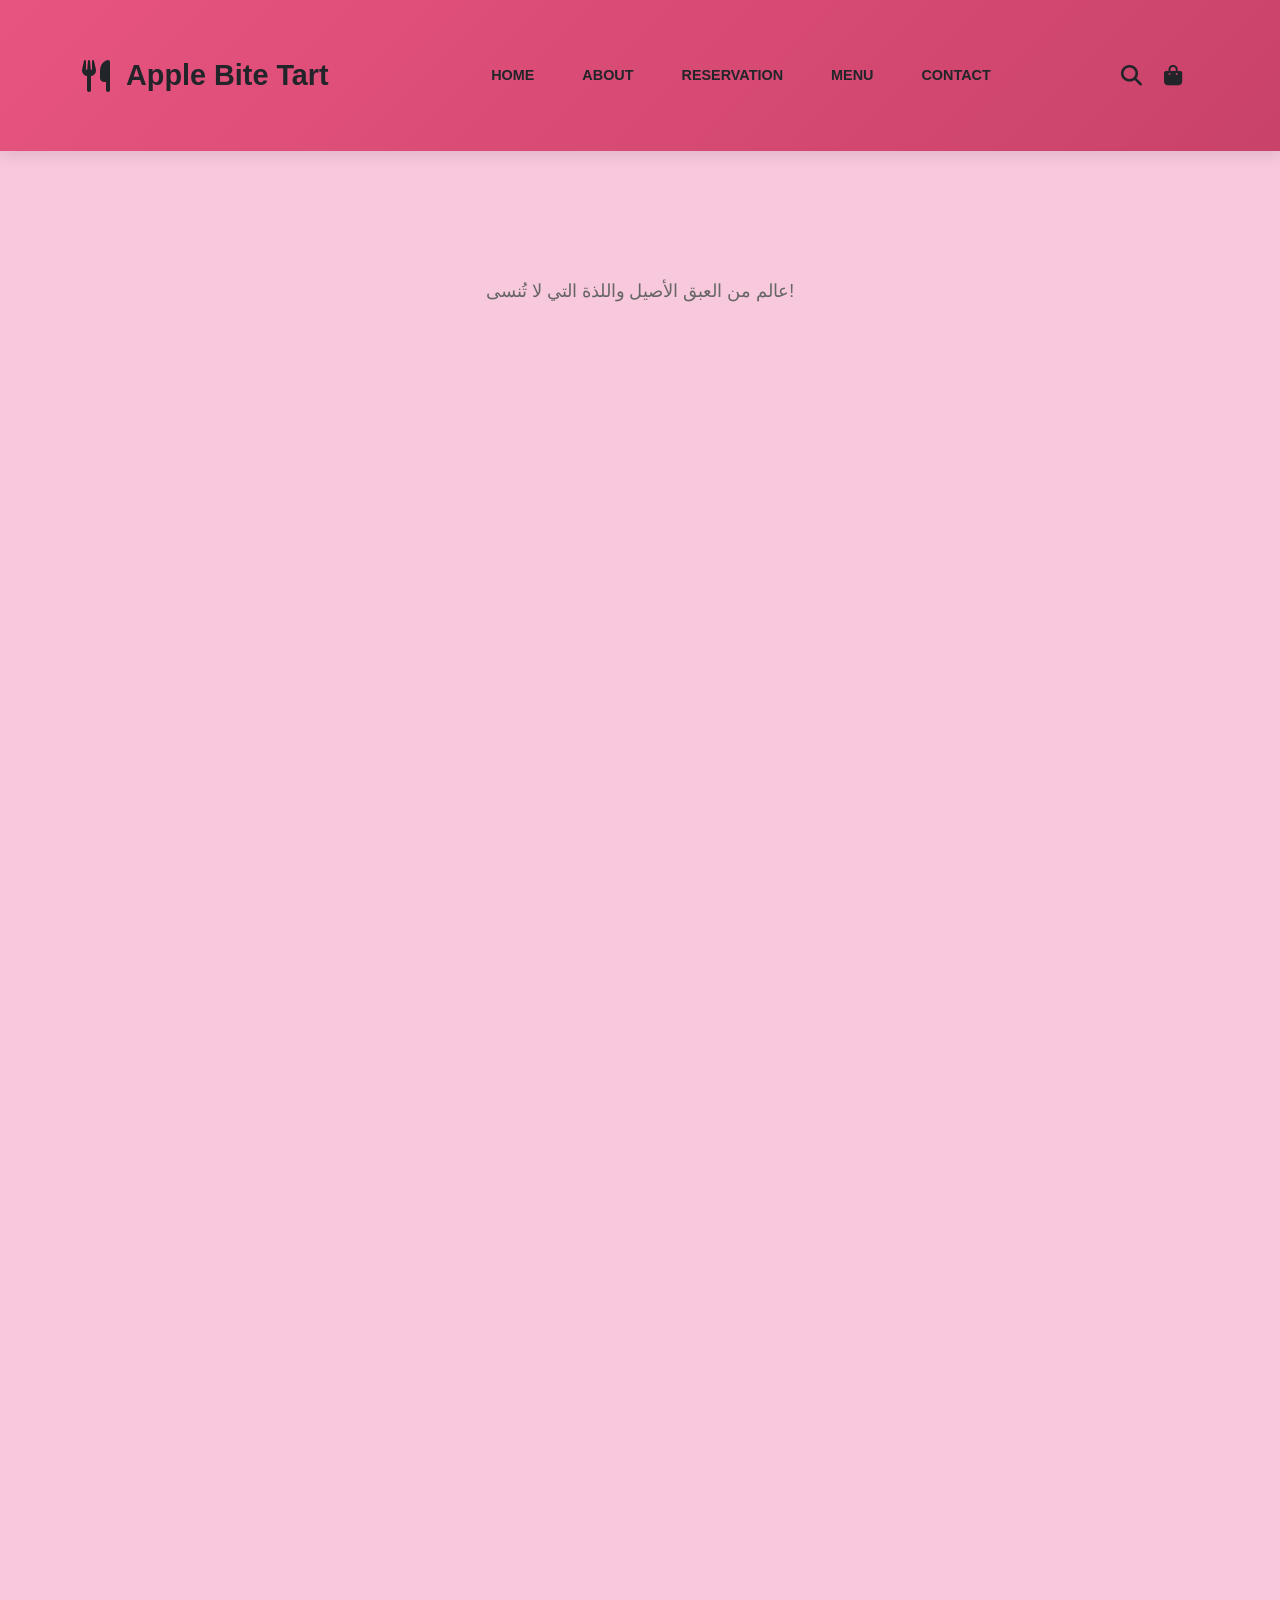
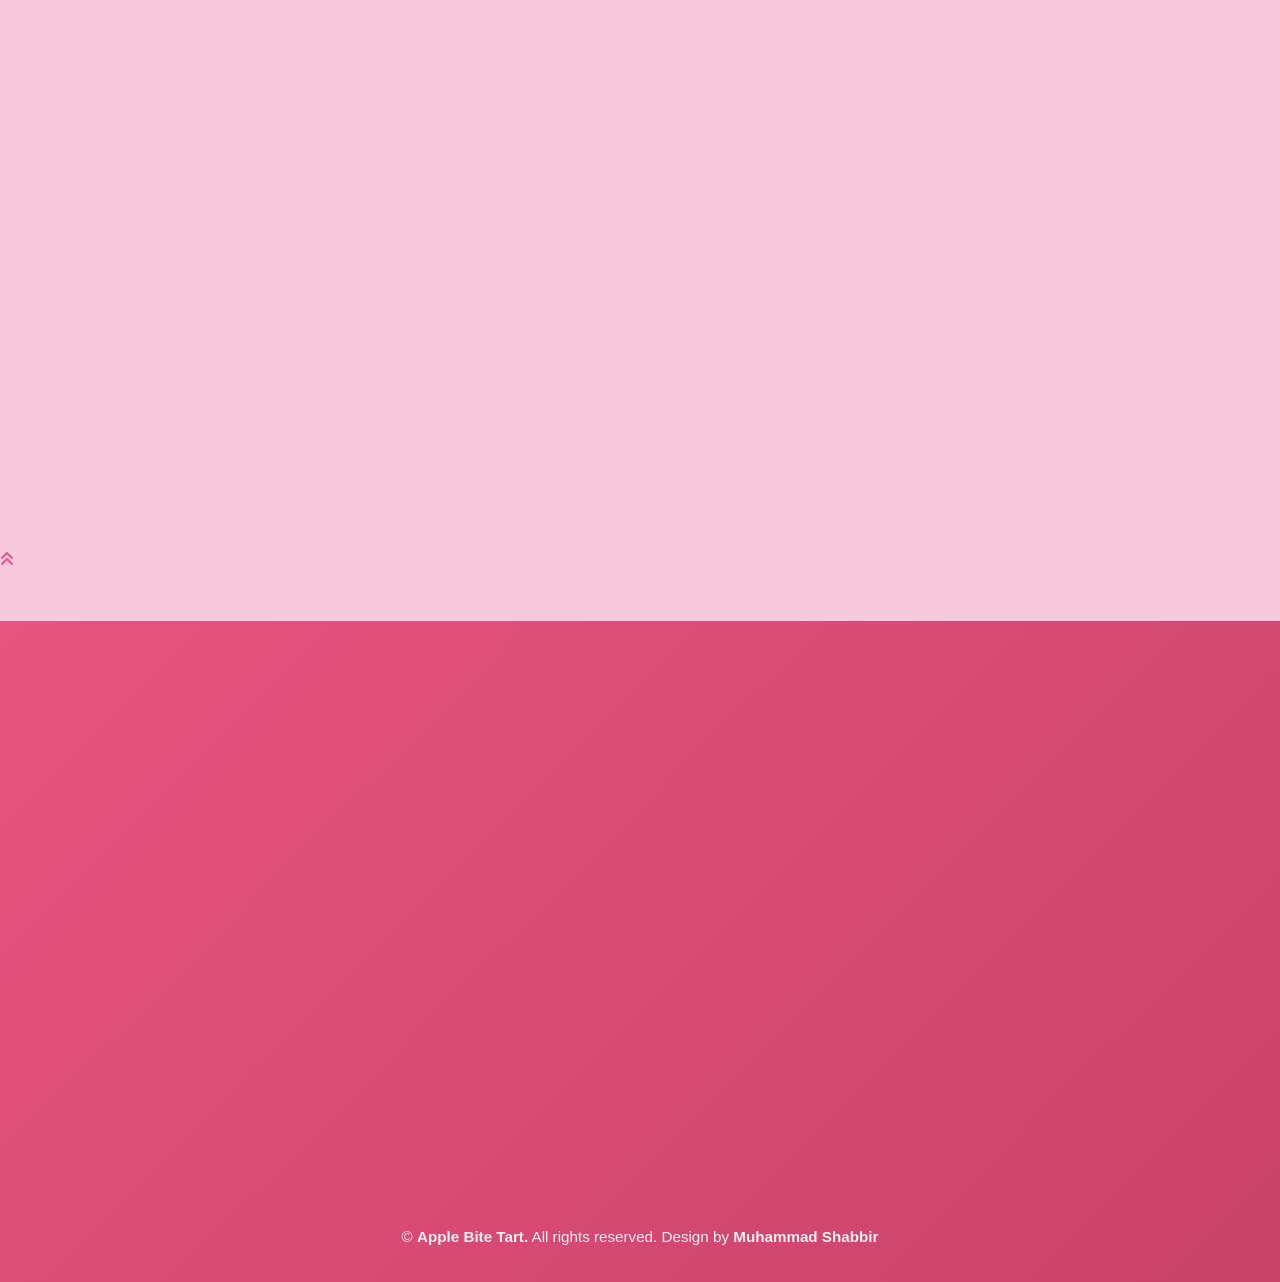
==== commit 8fca8d37: "🌴 إضافة وصف تارت الواحة الفاخر لصفحة المنيو" ====
--- a/menu.html
+++ b/menu.html
@@ -314,29 +314,38 @@
                   </div>
                 </div>
               </div>
-              <div id="our-menus" class="slider" data-aos="fade-up">
-                <div>
-                  <div class="row my-5 py-3">
-                  <div class="col-lg-5">
-                    <div class="pb-5 pb-lg-0">
-                      <img width="90%" src="./assets/images/menu-slider-dessert.png" alt="">
-                    </div>
-                  </div>
-                  <div class="col-lg-7">
-                    <div class="item-wrapper d-flex justify-content-between">
-                      <div class="item-left">
-                        <h5>The Cracker Barrel's Country Boy Breakfast</h5>
-                        <p>Duis aute irure dolor in reprehenderit in voluptate velit esse cillum </p>
-                      </div>
-                      <div class="item-right">
-                        <span class="item-price">
-                        <span class="price-symbol">$</span>
-                          25.0</span>
-                        <div class="item-btn">
-                          <a href="#">Order</a>
-                        </div>
-                      </div>
-                    </div>
+                  <div id="our-menus" class="slider" data-aos="fade-up">
+	                <div>
+	                  <div class="row my-5 py-3">
+	                  <div class="col-lg-5">
+	                    <div class="pb-5 pb-lg-0 text-center">
+	                      <img width="90%" src="./assets/images/date_tart_final.jpg" alt="تارت الواحة" style="border-radius: 15px; box-shadow: 0 10px 30px rgba(0,0,0,0.1);">
+	                    </div>
+	                  </div>
+	                  <div class="col-lg-7">
+	                    <div class="item-wrapper d-flex justify-content-between mb-4">
+	                      <div class="item-left">
+	                        <h3 style="color: #D4AF37;">تارت الواحة.. ملاذ الفخامة وعذوبة المذاق الداني 🌴✨</h3>
+	                        <p style="font-size: 1.1rem; line-height: 1.8;">
+	                          من قلب الصحراء الشامخة وسحر واحاتها الخضراء، نُسافر بحواسكِ إلى عالمٍ من الدلال مع تارت الواحة. ابتكارٌ يجسد الكرم في أبهى صوره، ويمزج بين فخامة الضيافة وعصر الإبداع.
+	                        </p>
+	                        <p style="font-size: 1.1rem; line-height: 1.8;">
+	                          لقد جمعنا لكِ في هذا الابتكار حبات التمر الفاخر الغني بالدفء الحنون، لتمتزج بعنايةٍ فائقة مع قطع التفاح المكرملة والذهبية داخل قاعدة تارت هشة تذوب في الفم مع كل قضمّة. إنه المزيج المثالي الذي يوازن بين حلاوة الطبيعة المنسابة وعمق النكهة الغنية.
+	                        </p>
+	                        <div class="special-offer p-3 mt-3" style="background: rgba(212, 175, 55, 0.1); border-right: 5px solid #D4AF37; border-radius: 5px;">
+	                          <h5 style="color: #E75480;">لمسة الفخامة المكتملة:</h5>
+	                          <p class="mb-0">يُقدم دافئاً ومتوّجاً بآيس كريم مخملي بارد ممتزج بقطع التمر الناعمة، تزينها خيوط دبس التمر الساحرة.</p>
+	                        </div>
+	                      </div>
+	                      <div class="item-right">
+	                        <span class="item-price">
+	                        <span class="price-symbol">AED</span>
+	                          35.0</span>
+	                        <div class="item-btn mt-3">
+	                          <a href="./reservation.html">اطلب الآن</a>
+	                        </div>
+	                      </div>
+	                    </div>
                     <div class="item-wrapper d-flex justify-content-between">
                       <div class="item-left">
                         <h5>Uncle Herschel's Favorite</h5>
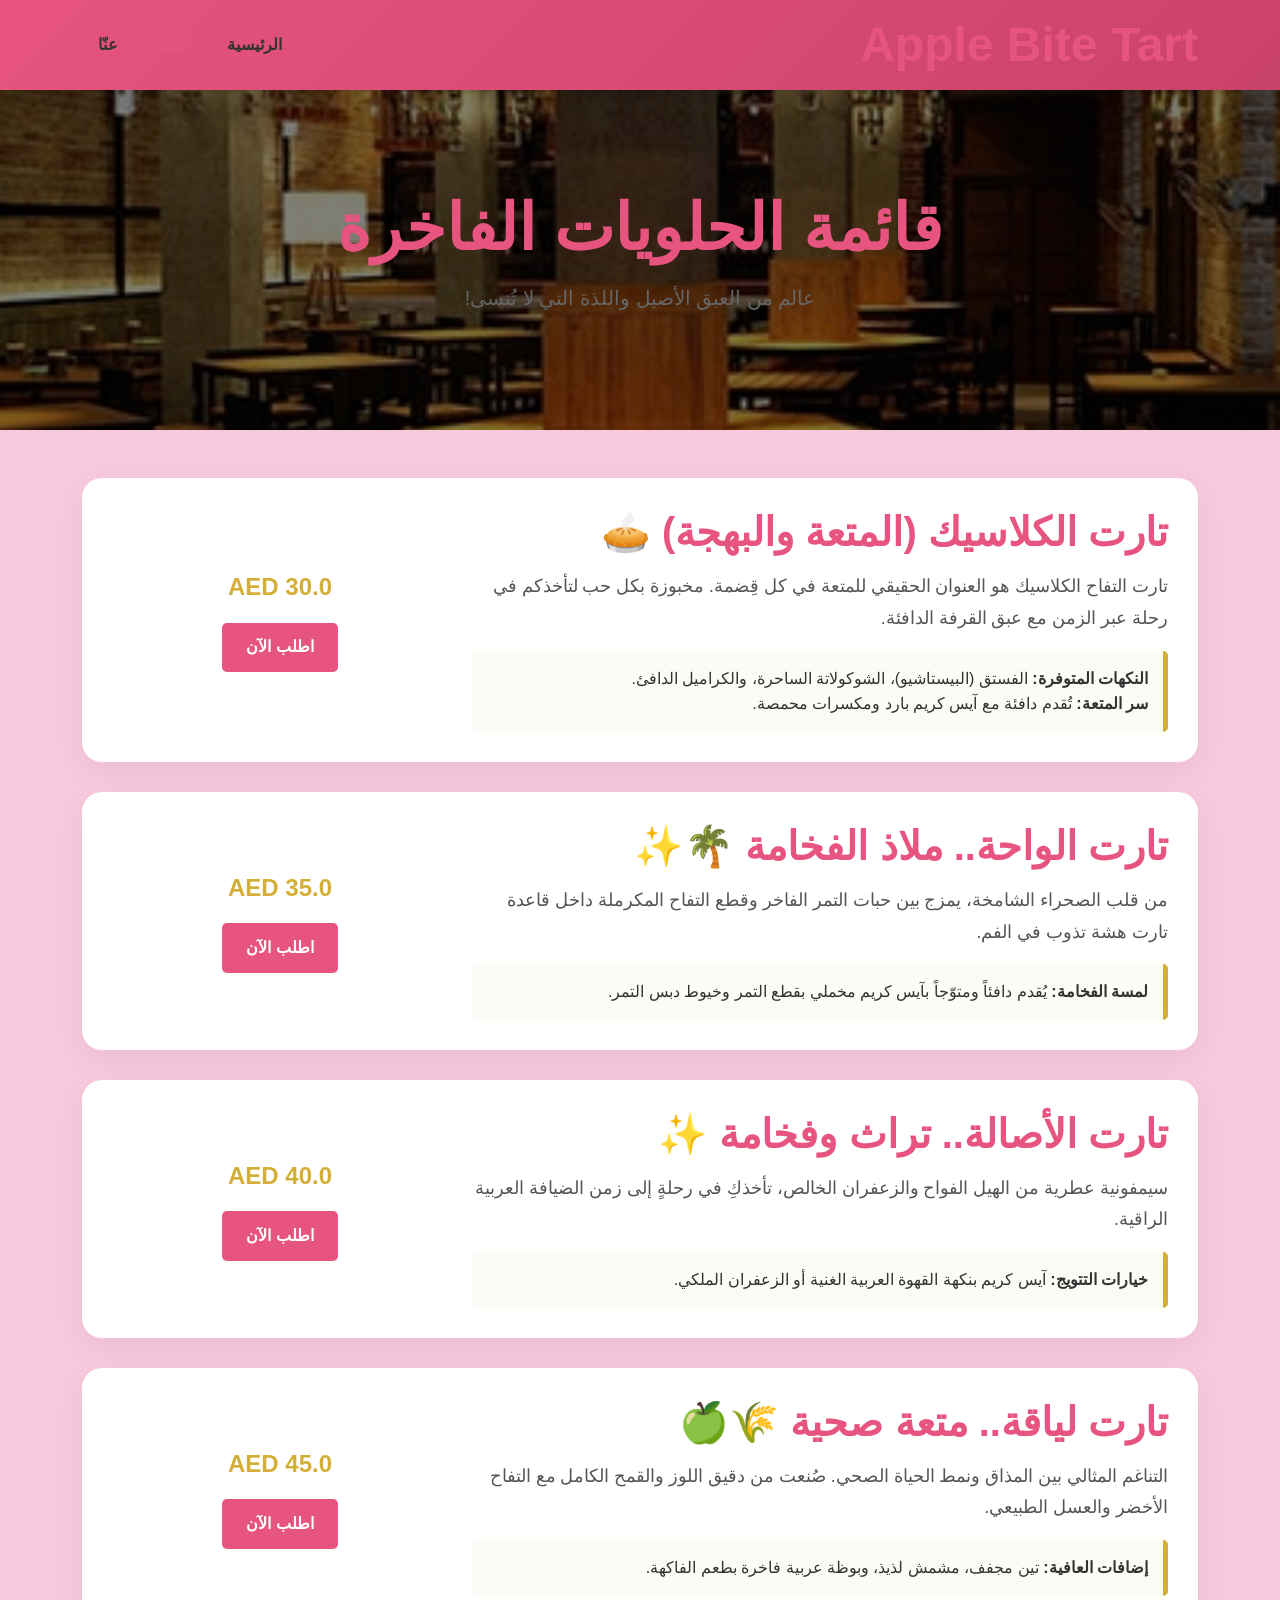
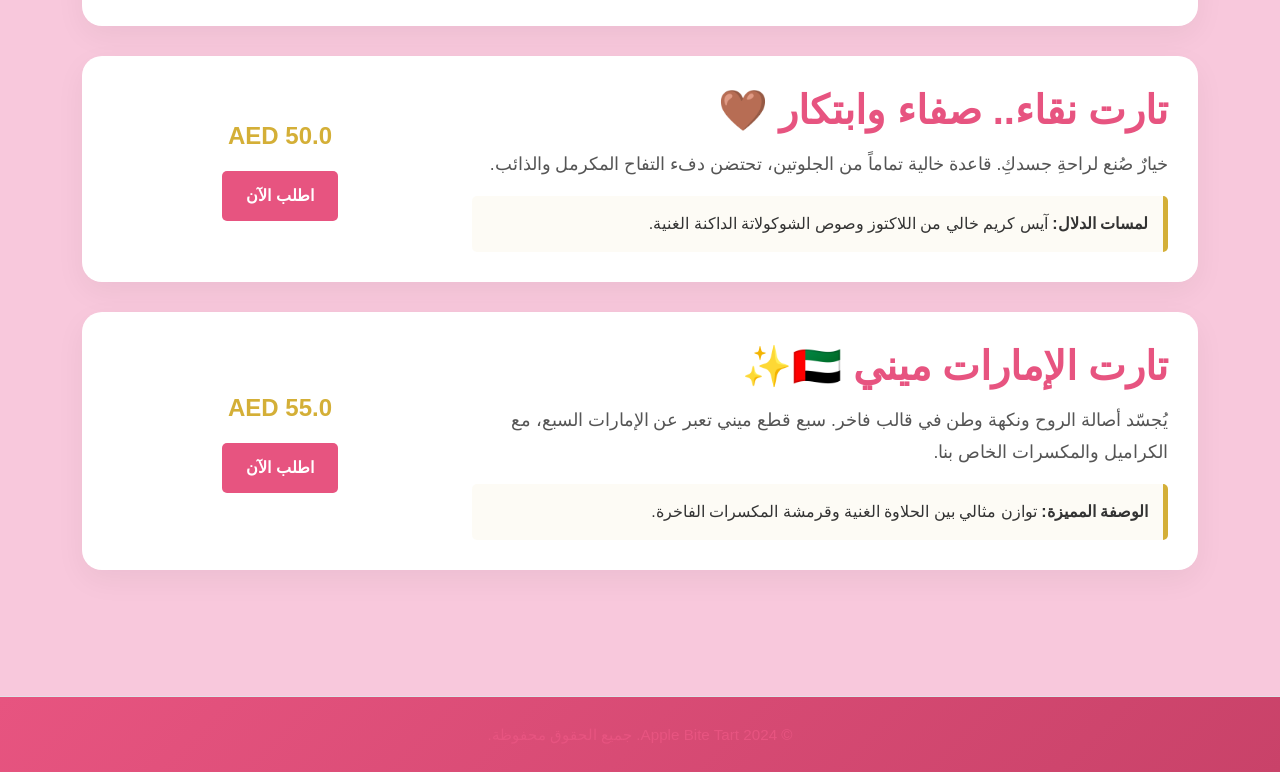
==== commit e6b4395f: "🇦🇪 إعادة تصميم صفحة المنيو وإضافة جميع المنتجات الفاخرة الجديدة" ====
--- a/menu.html
+++ b/menu.html
@@ -1,988 +1,170 @@
 <!DOCTYPE html>
-<html lang="en">
+<html lang="ar" dir="rtl">
   <head>
     <meta charset="utf-8" />
     <meta name="viewport" content="width=device-width, initial-scale=1" />
-    <title>Apple Bite Tart - Menu</title>
-    <link
-      rel="stylesheet"
-      href="https://cdnjs.cloudflare.com/ajax/libs/font-awesome/6.6.0/css/all.min.css"
-      integrity="sha512-Kc323vGBEqzTmouAECnVceyQqyqdsSiqLQISBL29aUW4U/M7pSPA/gEUZQqv1cwx4OnYxTxve5UMg5GT6L4JJg=="
-      crossorigin="anonymous"
-      referrerpolicy="no-referrer"
-    />
+    <title>Apple Bite Tart - قائمة المنتجات الفاخرة</title>
+    <link rel="stylesheet" href="https://cdnjs.cloudflare.com/ajax/libs/font-awesome/6.6.0/css/all.min.css" />
     <link rel="stylesheet" href="https://unpkg.com/aos@next/dist/aos.css"/>
-    <link
-      href="https://cdn.jsdelivr.net/npm/bootstrap@5.2.3/dist/css/bootstrap.min.css"
-      rel="stylesheet"
-      integrity="sha384-rbsA2VBKQhggwzxH7pPCaAqO46MgnOM80zW1RWuH61DGLwZJEdK2Kadq2F9CUG65"
-      crossorigin="anonymous"
-    />
-    <link rel="stylesheet" type="text/css" href="//cdn.jsdelivr.net/npm/slick-carousel@1.8.1/slick/slick.css"/>
+    <link href="https://cdn.jsdelivr.net/npm/bootstrap@5.2.3/dist/css/bootstrap.min.css" rel="stylesheet" />
     <link rel="stylesheet" href="./assets/css/style.css" />
+    <style>
+      body { font-family: 'Segoe UI', Tahoma, Geneva, Verdana, sans-serif; background-color: #F8C8DC; }
+      .menu-item { background: white; border-radius: 20px; padding: 30px; margin-bottom: 30px; box-shadow: 0 10px 30px rgba(0,0,0,0.05); transition: transform 0.3s; }
+      .menu-item:hover { transform: translateY(-5px); }
+      .price-tag { color: #D4AF37; font-weight: bold; font-size: 1.5rem; }
+      .item-title { color: #E75480; font-weight: bold; margin-bottom: 15px; }
+      .item-desc { color: #555; line-height: 1.8; font-size: 1.1rem; }
+      .special-box { background: rgba(212, 175, 55, 0.05); border-right: 5px solid #D4AF37; padding: 15px; border-radius: 5px; margin-top: 15px; }
+      .nav-link { color: #333 !important; font-weight: 600; }
+      .page-header { background: linear-gradient(rgba(0,0,0,0.5), rgba(0,0,0,0.5)), url('./assets/images/about-1.jpg'); background-size: cover; background-position: center; padding: 100px 0; color: white; text-align: center; }
+    </style>
   </head>
   <body>
-    <div class="loader">
-      <i class="fas fa-utensils loader-icone"></i>
-      <p>Apple Bite Tart</p>
-      <div class="loader-ellipses">
-        <span></span>
-        <span></span>
-        <span></span>
+    <header class="bg-white py-3 shadow-sm">
+      <div class="container d-flex justify-content-between align-items-center">
+        <h1 class="mb-0" style="color: #E75480;">Apple Bite Tart</h1>
+        <nav>
+          <a href="./index.html" class="nav-link px-3 d-inline-block text-decoration-none">الرئيسية</a>
+          <a href="./menu.html" class="nav-link px-3 d-inline-block text-decoration-none" style="color: #E75480 !important;">المنيو</a>
+          <a href="./about.html" class="nav-link px-3 d-inline-block text-decoration-none">عنّا</a>
+        </nav>
       </div>
-    </div>
-    
-    <header class="bg-white">
-      <div class="container header my-3 d-none d-lg-flex">
-        <div class="logo">
-          <a href="./index.html">
-            <i class="fa fa-utensils me-3 text-dark"></i>
-            <h1 class="mb-0 text-dark">Apple Bite Tart</h1>
-          </a>
-        </div>
-        <div class="menus">
-          <ul class="d-flex mb-0">
-            <li class="list-unstyled py-2">
-              <a class="text-decoration-none text-uppercase p-4 text-dark" href="./index.html"
-                >Home</a
-              >
-            </li>
-            <li class="list-unstyled py-2">
-              <a class="text-decoration-none text-uppercase p-4 text-dark" href="./about.html"
-                >About</a
-              >
-            </li>
-            <li class="list-unstyled py-2">
-              <a class="text-decoration-none text-uppercase p-4 text-dark" href="./reservation.html"
-                >Reservation</a
-              >
-            </li>
-            <li class="list-unstyled py-2">
-              <a class="text-decoration-none text-uppercase p-4 text-dark" href="./menu.html"
-                >Menu</a
-              >
-            </li>
-            <li class="list-unstyled py-2">
-              <a class="text-decoration-none text-uppercase p-4 text-dark" href="./contact.html"
-                >Contact</a
-              >
-            </li>
-          </ul>
-        </div>
-        <div class="icons">
-          <a class="text-decoration-none" id="searchBtn" href="#">
-            <i class="fa fa-search me-3 text-dark"></i>
-          </a>
-          <a class="text-decoration-none" id="shoppingbutton" href="#">
-            <i class="fa fa-shopping-bag me-3 text-dark"></i>
-          </a>
+    </header>
+
+    <section class="page-header">
+      <div class="container">
+        <h2 class="display-3 fw-bold" data-aos="fade-down">قائمة الحلويات الفاخرة</h2>
+        <p class="lead" data-aos="fade-up">عالم من العبق الأصيل واللذة التي لا تُنسى!</p>
+      </div>
+    </section>
+
+    <main class="container py-5">
+      <!-- تارت الكلاسيك -->
+      <div class="menu-item" data-aos="fade-up">
+        <div class="row align-items-center">
+          <div class="col-lg-8">
+            <h2 class="item-title">تارت الكلاسيك (المتعة والبهجة) 🥧</h2>
+            <p class="item-desc">
+              تارت التفاح الكلاسيك هو العنوان الحقيقي للمتعة في كل قِضمة. مخبوزة بكل حب لتأخذكم في رحلة عبر الزمن مع عبق القرفة الدافئة.
+            </p>
+            <div class="special-box">
+              <strong>النكهات المتوفرة:</strong> الفستق (البيستاشيو)، الشوكولاتة الساحرة، والكراميل الدافئ.
+              <br><strong>سر المتعة:</strong> تُقدم دافئة مع آيس كريم بارد ومكسرات محمصة.
+            </div>
+          </div>
+          <div class="col-lg-4 text-center">
+            <div class="price-tag">AED 30.0</div>
+            <a href="./reservation.html" class="btn btn-outline-danger mt-3 px-4">اطلب الآن</a>
+          </div>
         </div>
       </div>
 
-      <div class="d-flex justify-content-around py-3 align-items-center d-lg-none">
-        <div id="hamburger">
-          <i class="fa fa-2x fa-bars me-3 text-dark"></i>
-        </div>
-        <div class="mobile-nav-logo">
-          <div class="logo">
-            <a href="./index.html">
-              <i class="fa fa-utensils me-3 text-dark"></i>
-              <h1 class="mb-0 text-dark">Apple Bite Tart</h1>
-            </a>
+      <!-- تارت الواحة -->
+      <div class="menu-item" data-aos="fade-up">
+        <div class="row align-items-center">
+          <div class="col-lg-8">
+            <h2 class="item-title">تارت الواحة.. ملاذ الفخامة 🌴✨</h2>
+            <p class="item-desc">
+              من قلب الصحراء الشامخة، يمزج بين حبات التمر الفاخر وقطع التفاح المكرملة داخل قاعدة تارت هشة تذوب في الفم.
+            </p>
+            <div class="special-box">
+              <strong>لمسة الفخامة:</strong> يُقدم دافئاً ومتوّجاً بآيس كريم مخملي بقطع التمر وخيوط دبس التمر.
+            </div>
           </div>
-        </div>
-        <div class="mobile-nav-icons">
-          <div class="icons">
-            <a class="text-decoration-none" id="searchBtnMobile" href="#">
-              <i class="fa fa-search me-3 text-dark"></i>
-            </a>
-            <a class="text-decoration-none" id="shoppingbuttonMobile" href="#">
-              <i class="fa fa-shopping-bag me-3 text-dark"></i>
-            </a>
-          </div>
-        </div>
-        <div class="position-fixed w-75 bg-white h-100 top-0 start-0" id="mobile-menu">
-          <div id="hamburger-cross" class="d-flex justify-content-end align-items-center py-2">
-            <i class="fa fa-2x fa-plus me-3 "></i>
-          </div>
-          <div class="menus">
-            <ul class="d-flex flex-column ps-2 mb-0 mt-4">
-              <li class="list-unstyled py-2">
-                <a class="text-dark text-decoration-none text-uppercase p-4" href="#"
-                  >Home</a
-                >
-              </li>
-              <li class="list-unstyled py-2">
-                <a class="text-dark text-decoration-none text-uppercase p-4" href="./about.html"
-                  >About</a
-                >
-              </li>
-              <li class="list-unstyled py-2">
-                <a class="text-dark text-decoration-none text-uppercase p-4" href="./reservation.html"
-                  >Reservation</a
-                >
-              </li>
-              <li class="list-unstyled py-2">
-                <a class="text-dark text-decoration-none text-uppercase p-4" href="./menu.html"
-                  >Menu</a
-                >
-              </li>
-              <li class="list-unstyled py-2">
-                <a class="text-dark text-decoration-none text-uppercase p-4" href="./contact.html"
-                  >Contact</a
-                >
-              </li>
-            </ul>
+          <div class="col-lg-4 text-center">
+            <div class="price-tag">AED 35.0</div>
+            <a href="./reservation.html" class="btn btn-outline-danger mt-3 px-4">اطلب الآن</a>
           </div>
         </div>
       </div>
-    </header>
 
-    <div class="search-bar d-none" id="search-container">
-      <div class="close-btn" id="search-close-btn">
-        <i class="fa fa-close"></i>
-      </div>
-      <div class="search-bar-wrapper">
-        <input type="search" placeholder="Enter any text here..." />
-        <div class="search-button">
-          <a href="#"><i class="fa fa-search"></i></a>
-        </div>
-      </div>
-    </div>
-
-    <div class="shopping-cart">
-      <div class="shopping-cart-header d-flex justify-content-between">
-        <h2>Review your Cart</h2>
-        <i class="fa fa-close"></i>
-      </div>
-      <div class="shopping-cart-body">
-        <div class="row shopping-cart-item d-flex justify-content-between">
-          <div class="col-2 d-flex align-items-center">
-            <img src="./assets/images/product-2a.jpg" alt="">
-          </div>
-          <div class="col-8">
-            <h3>The Cracker Barrel's Country Boy Breakfast</h3>
-            <div class="shopping-cart-counter">
-              <i class="fa fa-minus"></i>
-              <span>1</span>
-              <i class="fa fa-plus"></i>
+      <!-- تارت الأصالة -->
+      <div class="menu-item" data-aos="fade-up">
+        <div class="row align-items-center">
+          <div class="col-lg-8">
+            <h2 class="item-title">تارت الأصالة.. تراث وفخامة ✨</h2>
+            <p class="item-desc">
+              سيمفونية عطرية من الهيل الفواح والزعفران الخالص، تأخذكِ في رحلةٍ إلى زمن الضيافة العربية الراقية.
+            </p>
+            <div class="special-box">
+              <strong>خيارات التتويج:</strong> آيس كريم بنكهة القهوة العربية الغنية أو الزعفران الملكي.
             </div>
           </div>
-          <div class="col-2 item-price d-flex align-items-end">
-            <p class="mb-0 text-center">$ 25.0</p>
-          </div>
-        </div>
-        <div class="row shopping-cart-item d-flex justify-content-between">
-          <div class="col-2 d-flex align-items-center">
-            <img src="./assets/images/product-2b.jpg" alt="">
-          </div>
-          <div class="col-8">
-            <h3>Old Timer's Meat Breakfast</h3>
-            <div class="shopping-cart-counter">
-              <i class="fa fa-minus"></i>
-              <span>1</span>
-              <i class="fa fa-plus"></i>
-            </div>
-          </div>
-          <div class="col-2 item-price d-flex align-items-end">
-            <p class="mb-0 text-center">$ 12.0</p>
-          </div>
-        </div>
-        <div class="row shopping-cart-item d-flex justify-content-between">
-          <div class="col-2 d-flex align-items-center">
-            <img src="./assets/images/product-2c.jpg" alt="">
-          </div>
-          <div class="col-8">
-            <h3>Uncle Herschel's Favorite</h3>
-            <div class="shopping-cart-counter">
-              <i class="fa fa-minus"></i>
-              <span>1</span>
-              <i class="fa fa-plus"></i>
-            </div>
-          </div>
-          <div class="col-2 item-price d-flex align-items-end">
-            <p class="mb-0 text-center">$ 25.0</p>
-          </div>
-        </div>
-        <div class="row shopping-cart-item d-flex justify-content-between">
-          <div class="col-2 d-flex align-items-center">
-            <img src="./assets/images/product-2d.jpg" alt="">
-          </div>
-          <div class="col-8">
-            <h3>Grandpa's Country Fried Breakfast</h3>
-            <div class="shopping-cart-counter">
-              <i class="fa fa-minus"></i>
-              <span>1</span>
-              <i class="fa fa-plus"></i>
-            </div>
-          </div>
-          <div class="col-2 item-price d-flex align-items-end">
-            <p class="mb-0 text-center">$ 30.0</p>
+          <div class="col-lg-4 text-center">
+            <div class="price-tag">AED 40.0</div>
+            <a href="./reservation.html" class="btn btn-outline-danger mt-3 px-4">اطلب الآن</a>
           </div>
         </div>
       </div>
-      <div class="shopping-cart-footer">
-        <div class="d-flex justify-content-between px-3 py-2">
-          <div>
-            <h2 class="mb-0">Subtotal</h2>
-            <p class="mb-0">Shipping & taxes calculated at checkout</p>
+
+      <!-- تارت لياقة -->
+      <div class="menu-item" data-aos="fade-up">
+        <div class="row align-items-center">
+          <div class="col-lg-8">
+            <h2 class="item-title">تارت لياقة.. متعة صحية 🌾🍏</h2>
+            <p class="item-desc">
+              التناغم المثالي بين المذاق ونمط الحياة الصحي. صُنعت من دقيق اللوز والقمح الكامل مع التفاح الأخضر والعسل الطبيعي.
+            </p>
+            <div class="special-box">
+              <strong>إضافات العافية:</strong> تين مجفف، مشمش لذيذ، وبوظة عربية فاخرة بطعم الفاكهة.
+            </div>
           </div>
-          <div class="d-flex align-items-end">
-            <p class="footet-total-price mb-0">$ 92.0</p>
+          <div class="col-lg-4 text-center">
+            <div class="price-tag">AED 45.0</div>
+            <a href="./reservation.html" class="btn btn-outline-danger mt-3 px-4">اطلب الآن</a>
           </div>
         </div>
-          <div class="d-flex justify-content-between px-2">
-            <div class="footer-checkout">
-              <div class="anim-layer"></div>
-              <a href="#">Checkout</a>
-            </div>
-            <div class="footer-shopping">
-              <div class="anim-layer"></div>
-              <a href="#">Continue Shopping</a>
+      </div>
+
+      <!-- تارت نقاء -->
+      <div class="menu-item" data-aos="fade-up">
+        <div class="row align-items-center">
+          <div class="col-lg-8">
+            <h2 class="item-title">تارت نقاء.. صفاء وابتكار 🤎</h2>
+            <p class="item-desc">
+              خيارٌ صُنع لراحةِ جسدكِ. قاعدة خالية تماماً من الجلوتين، تحتضن دفء التفاح المكرمل والذائب.
+            </p>
+            <div class="special-box">
+              <strong>لمسات الدلال:</strong> آيس كريم خالي من اللاكتوز وصوص الشوكولاتة الداكنة الغنية.
             </div>
           </div>
+          <div class="col-lg-4 text-center">
+            <div class="price-tag">AED 50.0</div>
+            <a href="./reservation.html" class="btn btn-outline-danger mt-3 px-4">اطلب الآن</a>
+          </div>
+        </div>
       </div>
-    </div>
 
-    <main class="menu-page">
-        <section class="page-banner d-flex align-items-center">
-          <div class="container"> 
-            <div class="row">
-              <div class="banner-content">
-<h2 class="text-white display-3 text-center" data-aos="fade-right" data-aos-delay="3000">تشكيلة التارت الفاخرة</h2>
-	                <div class="divider" data-aos="fade-up-right" data-aos-delay="3000">
-	                    <div class="dot mb-2"></div>
-	                </div>
-	                <p class="text-center">عالم من العبق الأصيل واللذة التي لا تُنسى!</p>
-            </div>
+      <!-- تارت الإمارات ميني -->
+      <div class="menu-item" data-aos="fade-up">
+        <div class="row align-items-center">
+          <div class="col-lg-8">
+            <h2 class="item-title">تارت الإمارات ميني 🇦🇪✨</h2>
+            <p class="item-desc">
+              يُجسّد أصالة الروح ونكهة وطن في قالب فاخر. سبع قطع ميني تعبر عن الإمارات السبع، مع الكراميل والمكسرات الخاص بنا.
+            </p>
+            <div class="special-box">
+              <strong>الوصفة المميزة:</strong> توازن مثالي بين الحلاوة الغنية وقرمشة المكسرات الفاخرة.
             </div>
           </div>
-        </section>
-
-        <section class="our-menu pt-5 my-5">
-            <div class="container">
-                <div class="row" data-aos="fade-right">
-                    <h2 class="text-center display-6 fw-bold">تارت الكلاسيك (المتعة والبهجة)</h2>
-                    <p class="text-center px-lg-5 mx-lg-5 mt-3" style="font-size: 1.1rem; line-height: 1.8;">
-                        تارت التفاح الكلاسيك من "أبل بايت تارت" هو العنوان الحقيقي للمتعة والبهجة في كل قِضمة. مخبوزة بكل حب لتأخذكم في رحلة عبر الزمن مع تارت التفاح ذو العبق الأصيل، الذي تنفح منه رائحة القرفة النفاذة والدافئة، لتملأ الأجواء بالراحة والدفء وتداعب حواسكم قبل تذوقها.
-                    </p>
-                    <div class="menu-line d-flex justify-content-center align-items-center">
-                        <span></span>
-                    </div>
-                </div>
-              <div class="row  position-relative" data-aos="fade-left">
-                <div class="slider slider-indicators-wrapper justify-content-center">
-                  <div class="slider-indicators">
-                    <div class="indicators-icon active text-center">
-                      <i class="fas fa-coffee fa-2x"></i>
-                    </div>
-                    <div class="indicators-title text-center">
-<h5>تارت الكلاسيك</h5>
-                    </div>
-                  </div>
-                  <div class="slider-indicators">
-                    <div class="indicators-icon text-center">
-                      <i class="fas fa-utensils fa-2x"></i>
-                    </div>
-                    <div class="indicators-title text-center">
-<h5>تارت الفستق</h5>
-                    </div>
-                  </div>
-                  <div class="slider-indicators">
-                    <div class="indicators-icon text-center">
-                      <i class="fas fa-hamburger fa-2x"></i>
-                    </div>
-                    <div class="indicators-title text-center">
-<h5>تارت الشوكولاتة</h5>
-                    </div>
-                  </div>
-                  <div class="slider-indicators">
-                    <div class="indicators-icon text-center">
-                      <i class="fas fa-ice-cream fa-2x"></i>
-                    </div>
-                    <div class="indicators-title text-center">
-<h5>تارت الكراميل</h5>
-                    </div>
-                  </div>
-                  <div class="slider-indicators">
-                    <div class="indicators-icon text-center">
-                      <i class="fas fa-cocktail fa-2x"></i>
-                    </div>
-                    <div class="indicators-title text-center">
-<h5>سر المتعة</h5>
-                    </div>
-                  </div>
-                </div>
-              </div>
-                  <div id="our-menus" class="slider" data-aos="fade-up">
-	                <div>
-	                  <div class="row my-5 py-3">
-	                  <div class="col-lg-5">
-	                    <div class="pb-5 pb-lg-0 text-center">
-	                      <img width="90%" src="./assets/images/date_tart_final.jpg" alt="تارت الواحة" style="border-radius: 15px; box-shadow: 0 10px 30px rgba(0,0,0,0.1);">
-	                    </div>
-	                  </div>
-	                  <div class="col-lg-7">
-	                    <div class="item-wrapper d-flex justify-content-between mb-4">
-	                      <div class="item-left">
-	                        <h3 style="color: #D4AF37;">تارت الواحة.. ملاذ الفخامة وعذوبة المذاق الداني 🌴✨</h3>
-	                        <p style="font-size: 1.1rem; line-height: 1.8;">
-	                          من قلب الصحراء الشامخة وسحر واحاتها الخضراء، نُسافر بحواسكِ إلى عالمٍ من الدلال مع تارت الواحة. ابتكارٌ يجسد الكرم في أبهى صوره، ويمزج بين فخامة الضيافة وعصر الإبداع.
-	                        </p>
-	                        <p style="font-size: 1.1rem; line-height: 1.8;">
-	                          لقد جمعنا لكِ في هذا الابتكار حبات التمر الفاخر الغني بالدفء الحنون، لتمتزج بعنايةٍ فائقة مع قطع التفاح المكرملة والذهبية داخل قاعدة تارت هشة تذوب في الفم مع كل قضمّة. إنه المزيج المثالي الذي يوازن بين حلاوة الطبيعة المنسابة وعمق النكهة الغنية.
-	                        </p>
-	                        <div class="special-offer p-3 mt-3" style="background: rgba(212, 175, 55, 0.1); border-right: 5px solid #D4AF37; border-radius: 5px;">
-	                          <h5 style="color: #E75480;">لمسة الفخامة المكتملة:</h5>
-	                          <p class="mb-0">يُقدم دافئاً ومتوّجاً بآيس كريم مخملي بارد ممتزج بقطع التمر الناعمة، تزينها خيوط دبس التمر الساحرة.</p>
-	                        </div>
-	                      </div>
-	                      <div class="item-right">
-	                        <span class="item-price">
-	                        <span class="price-symbol">AED</span>
-	                          35.0</span>
-	                        <div class="item-btn mt-3">
-	                          <a href="./reservation.html">اطلب الآن</a>
-	                        </div>
-	                      </div>
-	                    </div>
-                    <div class="item-wrapper d-flex justify-content-between">
-                      <div class="item-left">
-                        <h5>Uncle Herschel's Favorite</h5>
-                        <p>Duis aute irure dolor in reprehenderit in voluptate velit esse cillum </p>
-                      </div>
-                      <div class="item-right">
-                        <span class="item-price">
-                        <span class="price-symbol">$</span>
-                          45.0</span>
-                        <div class="item-btn">
-                          <a href="#">Order</a>
-                        </div>
-                      </div>
-                    </div>
-                    <div class="item-wrapper d-flex justify-content-between">
-                      <div class="item-left">
-                        <h5>Grandpa's Country Fried Breakfast</h5>
-                        <p>Duis aute irure dolor in reprehenderit in voluptate velit esse cillum </p>
-                      </div>
-                      <div class="item-right">
-                        <span class="item-price">
-                        <span class="price-symbol">$</span>
-                          30.0</span>
-                        <div class="item-btn">
-                          <a href="#">Order</a>
-                        </div>
-                      </div>
-                    </div>
-                    <div class="item-wrapper d-flex justify-content-between">
-                      <div class="item-left">
-                        <h5>Old Timer's Meat Breakfast</h5>
-                        <p>Duis aute irure dolor in reprehenderit in voluptate velit esse cillum </p>
-                      </div>
-                      <div class="item-right">
-                        <span class="item-price">
-                        <span class="price-symbol">$</span>
-                          12.0</span>
-                        <div class="item-btn">
-                          <a href="#">Order</a>
-                        </div>
-                      </div>
-                    </div>
-                    <div class="item-wrapper d-flex justify-content-between">
-                      <div class="item-left">
-                        <h5>Chinese Chicken Bread Spicy Soup</h5>
-                        <p>Duis aute irure dolor in reprehenderit in voluptate velit esse cillum </p>
-                      </div>
-                      <div class="item-right">
-                        <span class="item-price">
-                        <span class="price-symbol">$</span>
-                          12.0</span>
-                        <div class="item-btn">
-                          <a href="#">Order</a>
-                        </div>
-                      </div>
-                    </div>
-                  </div>
-                  </div>
-                </div>
-                <div>
-                  <div class="row my-5 py-3 ">
-                    <div class="col-lg-5">
-                      <div class="pb-5 pb-lg-0">
-                        <img width="90%" src="./assets/images/menu-slider-dinner.png" alt="">
-                      </div>
-                    </div>
-                    <div class="col-lg-7">
-                      <div class="item-wrapper d-flex justify-content-between">
-                        <div class="item-left">
-                          <h5>The Cracker Barrel's Country Boy Breakfast</h5>
-                          <p>Duis aute irure dolor in reprehenderit in voluptate velit esse cillum </p>
-                        </div>
-                        <div class="item-right">
-                          <span class="item-price">
-                          <span class="price-symbol">$</span>
-                            25.0</span>
-                          <div class="item-btn">
-                            <a href="#">Order</a>
-                          </div>
-                        </div>
-                      </div>
-                      <div class="item-wrapper d-flex justify-content-between">
-                        <div class="item-left">
-                          <h5>Uncle Herschel's Favorite</h5>
-                          <p>Duis aute irure dolor in reprehenderit in voluptate velit esse cillum </p>
-                        </div>
-                        <div class="item-right">
-                          <span class="item-price">
-                          <span class="price-symbol">$</span>
-                            45.0</span>
-                          <div class="item-btn">
-                            <a href="#">Order</a>
-                          </div>
-                        </div>
-                      </div>
-                      <div class="item-wrapper d-flex justify-content-between">
-                        <div class="item-left">
-                          <h5>Grandpa's Country Fried Breakfast</h5>
-                          <p>Duis aute irure dolor in reprehenderit in voluptate velit esse cillum </p>
-                        </div>
-                        <div class="item-right">
-                          <span class="item-price">
-                          <span class="price-symbol">$</span>
-                            30.0</span>
-                          <div class="item-btn">
-                            <a href="#">Order</a>
-                          </div>
-                        </div>
-                      </div>
-                      <div class="item-wrapper d-flex justify-content-between">
-                        <div class="item-left">
-                          <h5>Old Timer's Meat Breakfast</h5>
-                          <p>Duis aute irure dolor in reprehenderit in voluptate velit esse cillum </p>
-                        </div>
-                        <div class="item-right">
-                          <span class="item-price">
-                          <span class="price-symbol">$</span>
-                            12.0</span>
-                          <div class="item-btn">
-                            <a href="#">Order</a>
-                          </div>
-                        </div>
-                      </div>
-                      <div class="item-wrapper d-flex justify-content-between">
-                        <div class="item-left">
-                          <h5>Chinese Chicken Bread Spicy Soup</h5>
-                          <p>Duis aute irure dolor in reprehenderit in voluptate velit esse cillum </p>
-                        </div>
-                        <div class="item-right">
-                          <span class="item-price">
-                          <span class="price-symbol">$</span>
-                            12.0</span>
-                          <div class="item-btn">
-                            <a href="#">Order</a>
-                          </div>
-                        </div>
-                      </div>
-                    </div>
-                  </div>
-                </div>
-                <div>
-                  <div class="row my-5 py-3 ">
-                    <div class="col-lg-5">
-                      <div class="pb-5 pb-lg-0">
-                        <img width="90%" src="./assets/images/menu-slider-dessert.png" alt="">
-                      </div>
-                    </div>
-                    <div class="col-lg-7">
-                      <div class="item-wrapper d-flex justify-content-between">
-                        <div class="item-left">
-                          <h5>The Cracker Barrel's Country Boy Breakfast</h5>
-                          <p>Duis aute irure dolor in reprehenderit in voluptate velit esse cillum </p>
-                        </div>
-                        <div class="item-right">
-                          <span class="item-price">
-                          <span class="price-symbol">$</span>
-                            25.0</span>
-                          <div class="item-btn">
-                            <a href="#">Order</a>
-                          </div>
-                        </div>
-                      </div>
-                      <div class="item-wrapper d-flex justify-content-between">
-                        <div class="item-left">
-                          <h5>Uncle Herschel's Favorite</h5>
-                          <p>Duis aute irure dolor in reprehenderit in voluptate velit esse cillum </p>
-                        </div>
-                        <div class="item-right">
-                          <span class="item-price">
-                          <span class="price-symbol">$</span>
-                            45.0</span>
-                          <div class="item-btn">
-                            <a href="#">Order</a>
-                          </div>
-                        </div>
-                      </div>
-                      <div class="item-wrapper d-flex justify-content-between">
-                        <div class="item-left">
-                          <h5>Grandpa's Country Fried Breakfast</h5>
-                          <p>Duis aute irure dolor in reprehenderit in voluptate velit esse cillum </p>
-                        </div>
-                        <div class="item-right">
-                          <span class="item-price">
-                          <span class="price-symbol">$</span>
-                            30.0</span>
-                          <div class="item-btn">
-                            <a href="#">Order</a>
-                          </div>
-                        </div>
-                      </div>
-                      <div class="item-wrapper d-flex justify-content-between">
-                        <div class="item-left">
-                          <h5>Old Timer's Meat Breakfast</h5>
-                          <p>Duis aute irure dolor in reprehenderit in voluptate velit esse cillum </p>
-                        </div>
-                        <div class="item-right">
-                          <span class="item-price">
-                          <span class="price-symbol">$</span>
-                            12.0</span>
-                          <div class="item-btn">
-                            <a href="#">Order</a>
-                          </div>
-                        </div>
-                      </div>
-                      <div class="item-wrapper d-flex justify-content-between">
-                        <div class="item-left">
-                          <h5>Chinese Chicken Bread Spicy Soup</h5>
-                          <p>Duis aute irure dolor in reprehenderit in voluptate velit esse cillum </p>
-                        </div>
-                        <div class="item-right">
-                          <span class="item-price">
-                          <span class="price-symbol">$</span>
-                            12.0</span>
-                          <div class="item-btn">
-                            <a href="#">Order</a>
-                          </div>
-                        </div>
-                      </div>
-                    </div>
-                  </div>
-                </div>
-                <div>
-                  <div class="row my-5 py-3 ">
-                    <div class="col-lg-5">
-                      <div class="pb-5 pb-lg-0">
-                        <img width="90%" src="./assets/images/menu-slider-lunch.png" alt="">
-                      </div>
-                    </div>
-                    <div class="col-lg-7">
-                      <div class="item-wrapper d-flex justify-content-between">
-                        <div class="item-left">
-                          <h5>The Cracker Barrel's Country Boy Breakfast</h5>
-                          <p>Duis aute irure dolor in reprehenderit in voluptate velit esse cillum </p>
-                        </div>
-                        <div class="item-right">
-                          <span class="item-price">
-                          <span class="price-symbol">$</span>
-                            25.0</span>
-                          <div class="item-btn">
-                            <a href="#">Order</a>
-                          </div>
-                        </div>
-                      </div>
-                      <div class="item-wrapper d-flex justify-content-between">
-                        <div class="item-left">
-                          <h5>Uncle Herschel's Favorite</h5>
-                          <p>Duis aute irure dolor in reprehenderit in voluptate velit esse cillum </p>
-                        </div>
-                        <div class="item-right">
-                          <span class="item-price">
-                          <span class="price-symbol">$</span>
-                            45.0</span>
-                          <div class="item-btn">
-                            <a href="#">Order</a>
-                          </div>
-                        </div>
-                      </div>
-                      <div class="item-wrapper d-flex justify-content-between">
-                        <div class="item-left">
-                          <h5>Grandpa's Country Fried Breakfast</h5>
-                          <p>Duis aute irure dolor in reprehenderit in voluptate velit esse cillum </p>
-                        </div>
-                        <div class="item-right">
-                          <span class="item-price">
-                          <span class="price-symbol">$</span>
-                            30.0</span>
-                          <div class="item-btn">
-                            <a href="#">Order</a>
-                          </div>
-                        </div>
-                      </div>
-                      <div class="item-wrapper d-flex justify-content-between">
-                        <div class="item-left">
-                          <h5>Old Timer's Meat Breakfast</h5>
-                          <p>Duis aute irure dolor in reprehenderit in voluptate velit esse cillum </p>
-                        </div>
-                        <div class="item-right">
-                          <span class="item-price">
-                          <span class="price-symbol">$</span>
-                            12.0</span>
-                          <div class="item-btn">
-                            <a href="#">Order</a>
-                          </div>
-                        </div>
-                      </div>
-                      <div class="item-wrapper d-flex justify-content-between">
-                        <div class="item-left">
-                          <h5>Chinese Chicken Bread Spicy Soup</h5>
-                          <p>Duis aute irure dolor in reprehenderit in voluptate velit esse cillum </p>
-                        </div>
-                        <div class="item-right">
-                          <span class="item-price">
-                          <span class="price-symbol">$</span>
-                            12.0</span>
-                          <div class="item-btn">
-                            <a href="#">Order</a>
-                          </div>
-                        </div>
-                      </div>
-                    </div>
-                  </div>
-                </div>
-              </div>
-            </div>
-        </section>
-
-        <section class="chef-choise pt-3 pb-5">
-          <div class="container py-5">
-            <div class="row" data-aos="fade-right">
-              <div class="section-title text-center pb-5">
-                <h5>Chef Choice</h5>
-                <h2 class="text-white display-6 fw-bold">Daily Special</h2>
-              </div>
-            </div>
-            <div class="row">
-              <div class="d-none d-lg-block col-lg-6" data-aos="fade-right">
-                <img class="img-fluid" src="./assets/images/product-decorate.jpg" alt="">
-              </div>
-              <div class="col-12 col-lg-6" data-aos="fade-left">
-                <div class="chef-choise-slider ps-3">
-                  <div class="item-wrapper d-flex justify-content-between">
-                    <div class="item-left d-flex flex-row">
-                      <img class="rounded-circle" src="./assets/images/product-2a.jpg" width="70px" height="70px" alt="">
-                      <div class="ps-3">
-                        <h5 class="text-white">The Cracker Barrel's Country Boy Breakfast</h5>
-                        <p class="mb-0">Duis aute irure dolor in reprehenderit in voluptate velit esse cillum </p>
-                      </div>
-                    </div>
-                    <div class="item-right">
-                      <span class="item-price">
-                      <span class="price-symbol">$</span>
-                        25.0</span>
-                    </div>
-                  </div>
-                  <div class="item-wrapper d-flex justify-content-between">
-                    <div class="item-left d-flex flex-row">
-                      <img class="rounded-circle" src="./assets/images/product-2b.jpg" width="70px" height="70px" alt="">
-                      <div class="ps-3">
-                        <h5 class="text-white">Uncle Herschel's Favorite</h5>
-                        <p class="mb-0">Duis aute irure dolor in reprehenderit in voluptate velit esse cillum </p>
-                      </div>
-                    </div>
-                    <div class="item-right">
-                      <span class="item-price">
-                      <span class="price-symbol">$</span>
-                        45.0</span>
-                    </div>
-                  </div>
-                  <div class="item-wrapper d-flex justify-content-between">
-                    <div class="item-left d-flex flex-row">
-                      <img class="rounded-circle" src="./assets/images/product-2c.jpg" width="70px" height="70px" alt="">
-                      <div class="ps-3">
-                        <h5 class="text-white">Grandpa's Country Fried Breakfast</h5>
-                        <p class="mb-0">Duis aute irure dolor in reprehenderit in voluptate velit esse cillum </p>
-                      </div>
-                    </div>
-                    <div class="item-right">
-                      <span class="item-price">
-                      <span class="price-symbol">$</span>
-                        30.0</span>
-                    </div>
-                  </div>
-                  <div class="item-wrapper d-flex justify-content-between">
-                    <div class="item-left d-flex flex-row">
-                      <img class="rounded-circle" src="./assets/images/product-2d.jpg" width="70px" height="70px" alt="">
-                      <div class="ps-3">
-                        <h5 class="text-white">Old Timer's Meat Breakfast</h5>
-                        <p class="mb-0">Duis aute irure dolor in reprehenderit in voluptate velit esse cillum </p>
-                      </div>
-                    </div>
-                    <div class="item-right">
-                      <span class="item-price">
-                      <span class="price-symbol">$</span>
-                        12.0</span>
-                    </div>
-                  </div>
-                </div>
-                  <div class="chef-choise-icons ps-4 mt-3 mt-lg-0">
-                    <i class="fa fa-chevron-up" aria-hidden="true"></i>
-                    <i class="fa fa-chevron-down ms-4" aria-hidden="true"></i>
-                  </div>
-              </div>
-            </div>
+          <div class="col-lg-4 text-center">
+            <div class="price-tag">AED 55.0</div>
+            <a href="./reservation.html" class="btn btn-outline-danger mt-3 px-4">اطلب الآن</a>
           </div>
-        </section>
-
-        <section class="lunch-time my-5 pb-0 pb-lg-5">
-            <div class="container">
-                <div class="row" data-aos="fade-right">
-                    <h2 class="text-center display-6 fw-bold">Lunch Time</h2>
-                    <div class="menu-line d-flex justify-content-center align-items-center">
-                        <span></span>
-                    </div>
-                </div>
-                <div class="row">
-                    <div class="col-lg-6" data-aos="fade-right">
-                        <div class="item-wrapper d-flex justify-content-between">
-                          <div class="item-left">
-                            <h5>The Cracker Barrel's Country Boy Breakfast</h5>
-                            <p>Duis aute irure dolor in reprehenderit in voluptate velit esse cillum </p>
-                          </div>
-                          <div class="item-right">
-                            <span class="item-price">
-                            <span class="price-symbol">$</span>
-                              25.0</span>
-                          </div>
-                        </div>
-                        <div class="item-wrapper d-flex justify-content-between">
-                          <div class="item-left">
-                            <h5>Uncle Herschel's Favorite</h5>
-                            <p>Duis aute irure dolor in reprehenderit in voluptate velit esse cillum </p>
-                          </div>
-                          <div class="item-right">
-                            <span class="item-price">
-                            <span class="price-symbol">$</span>
-                              45.0</span>
-                          </div>
-                        </div>
-                        <div class="item-wrapper d-flex justify-content-between">
-                          <div class="item-left">
-                            <h5>Grandpa's Country Fried Breakfast</h5>
-                            <p>Duis aute irure dolor in reprehenderit in voluptate velit esse cillum </p>
-                          </div>
-                          <div class="item-right">
-                            <span class="item-price">
-                            <span class="price-symbol">$</span>
-                              30.0</span>
-                          </div>
-                        </div>
-                        <div class="item-wrapper d-flex justify-content-between">
-                          <div class="item-left">
-                            <h5>Old Timer's Meat Breakfast</h5>
-                            <p>Duis aute irure dolor in reprehenderit in voluptate velit esse cillum </p>
-                          </div>
-                          <div class="item-right">
-                            <span class="item-price">
-                            <span class="price-symbol">$</span>
-                              12.0</span>
-                          </div>
-                        </div>
-                        <div class="item-wrapper d-flex justify-content-between">
-                          <div class="item-left">
-                            <h5>Chinese Chicken Bread Spicy Soup</h5>
-                            <p>Duis aute irure dolor in reprehenderit in voluptate velit esse cillum </p>
-                          </div>
-                          <div class="item-right">
-                            <span class="item-price">
-                            <span class="price-symbol">$</span>
-                              12.0</span>
-                          </div>
-                        </div>
-                    </div>
-                    <div class="col-lg-6" data-aos="fade-left">
-                      <div class="item-wrapper d-flex justify-content-between">
-                        <div class="item-left">
-                          <h5>The Cracker Barrel's Country Boy Breakfast</h5>
-                          <p>Duis aute irure dolor in reprehenderit in voluptate velit esse cillum </p>
-                        </div>
-                        <div class="item-right">
-                          <span class="item-price">
-                          <span class="price-symbol">$</span>
-                            25.0</span>
-                        </div>
-                      </div>
-                      <div class="item-wrapper d-flex justify-content-between">
-                        <div class="item-left">
-                          <h5>Uncle Herschel's Favorite</h5>
-                          <p>Duis aute irure dolor in reprehenderit in voluptate velit esse cillum </p>
-                        </div>
-                        <div class="item-right">
-                          <span class="item-price">
-                          <span class="price-symbol">$</span>
-                            45.0</span>
-                        </div>
-                      </div>
-                      <div class="item-wrapper d-flex justify-content-between">
-                        <div class="item-left">
-                          <h5>Grandpa's Country Fried Breakfast</h5>
-                          <p>Duis aute irure dolor in reprehenderit in voluptate velit esse cillum </p>
-                        </div>
-                        <div class="item-right">
-                          <span class="item-price">
-                          <span class="price-symbol">$</span>
-                            30.0</span>
-                        </div>
-                      </div>
-                      <div class="item-wrapper d-flex justify-content-between">
-                        <div class="item-left">
-                          <h5>Old Timer's Meat Breakfast</h5>
-                          <p>Duis aute irure dolor in reprehenderit in voluptate velit esse cillum </p>
-                        </div>
-                        <div class="item-right">
-                          <span class="item-price">
-                          <span class="price-symbol">$</span>
-                            12.0</span>
-                        </div>
-                      </div>
-                      <div class="item-wrapper d-flex justify-content-between">
-                        <div class="item-left">
-                          <h5>Chinese Chicken Bread Spicy Soup</h5>
-                          <p>Duis aute irure dolor in reprehenderit in voluptate velit esse cillum </p>
-                        </div>
-                        <div class="item-right">
-                          <span class="item-price">
-                          <span class="price-symbol">$</span>
-                            12.0</span>
-                        </div>
-                      </div>
-                  </div>
-                </div>
-            </div>
-        </section>
-
-        <section class="subscribe-us pb-5 mb-5">
-          <img class="d-none d-lg-block" src="./assets/images/subscribe-us.png" alt="" data-aos="fade-down-right">
-          <div class="container">
-            <div class="row">
-              <div class="col-lg-2">
-              </div>
-              <div class="col-lg-8 d-flex flex-column flex-md-row align-items-lg-center">
-                <div class="content" data-aos="fade-right">
-                  <h5 class="display-6 text-black">Subcribe Us Now</h5>
-                  <p>
-                    Get more news and delicious dishes everyday from us
-                  </p>
-                </div>
-                <div class="subscribe-form d-flex ps-0 ms-0 ps-lg-5 ms-lg-5" data-aos="fade-left">
-                  <div class="input-form w-100">
-                    <input class="border-0 px-3 w-100" type="email" placeholder="Email">
-                  </div>
-                  <div class="input-button">
-                    <a class="text-decoration-none" href="#">
-                      <i class="fa fa-paper-plane"></i>
-                    </a>
-                  </div>
-                </div>
-              </div>
-            </div>
-          </div>
-        </section>
+        </div>
+      </div>
     </main>
 
-    <a href="#" id="back-to-top">
-      <i class="fa-solid fa-angles-up"></i>
-    </a>
-    
-    <footer>
-      <div class="container">
-        <div class="row">
-          <div class="footer-content col-xl-8  px-4">
-            <div class="row">
-              <div class="col-lg-6 px-0">
-                <div class="logo" data-aos="fade-down-right">
-                  <a href="./index.html">
-                    <i class="fa fa-utensils me-3"></i>
-                    <h1 class="mb-0">Apple Bite Tart</h1>
-                  </a>
-                </div>
-              </div>
-              <div data-aos="fade-down" class="col-lg-6 pt-4 pt-lg-0 d-flex align-items-center justify-content-start justify-content-lg-end">
-                <div class="social-icons d-flex">
-                  <ul class="d-flex mb-0 ps-0">
-                    <li class="mx-2"><a class="text-decoration-none text-white" href="#"><i class="fab fa-facebook"></i></a></li>
-                    <li class="mx-2"><a class="text-decoration-none text-white" href="#"><i class="fab fa-twitter"></i></a></li>
-                    <li class="mx-2"><a class="text-decoration-none text-white" href="#"><i class="fab fa-pinterest"></i></a></li>
-                    <li class="mx-2"><a class="text-decoration-none text-white" href="#"><i class="fab fa-google-plus"></i></a></li>
-                  </ul>
-                </div>
-              </div>
-            </div>
-            <div class="row pt-5 content-desc" data-aos="fade-right">
-              <p class="px-0">Lorem ipsum dolor sit amet, consectetur adipisicing elit, sed do eiusmod tempor incididunt ut labore et dolore magna aliqua. Ut enim ad minim veniam, quis nostrud exercitation ullamco laboris nisi ut aliquip ex ea commodo consequat Duis aute irure dolor.</p>
-            </div>
-            <div class="row" data-aos="fade-right">
-              <div class="d-flex flex-column flex-lg-row px-0 justify-content-between">
-                <div class="location d-flex align-items-center pe-2 py-3">
-                  <i class="fa-solid fa-location-dot text-white fa-2x border-bottom pb-2"></i>
-                  <div class="ps-3">
-                    <p class="mb-0">
-                      157 White Oak Drive Kansas City <br>
-                      689 Lynn Street South Boston
-                    </p>
-                  </div>
-                </div>
-                <div class="location d-flex align-items-center pe-2 py-3">
-                  <i class="fa-solid fa-mobile text-white fa-2x border-bottom pb-2"></i>
-                  <div class="ps-3">
-                    <p class="mb-0">
-                      (617)-276-8031 <br>
-                      (617)-276-8031
-                    </p>
-                  </div>
-                </div>
-                <div class="location d-flex align-items-center pe-2 py-3">
-                  <i class="fa-solid fa-envelope text-white fa-2x border-bottom pb-2"></i>
-                  <div class="ps-3">
-                    <p class="mb-0">
-                      admin@fooday.com <br>
-                      support@fooday.com
-                    </p>
-                  </div>
-                </div>
-            </div>
-            </div>
-          </div>
-          <div class="col-xl-4">
-            <div class="reservation-box" data-aos="fade-down-left">
-              <div class="reservation-wrapper">
-                <h2>Open Hour</h2>
-                <div class="reservation-date-time">
-                  <p>Tuesday: .......................... 7AM - 9PM</p>
-                  <p>Wednesday: ..................... 7AM - 9PM</p>
-                  <p>Thursday: ......................... 7AM - 9PM</p>
-                  <p>Friday: ............................... 7AM - 9PM</p>
-                  <p>Saturday: ........................... 7AM - 9PM</p>
-                  <p>Sunday: ............................. 7AM - 9PM</p>
-                  <p>Monday: ............................. Close</p>
-                </div>
-                <h2 class="pb-2">Reservation Numbers</h2>
-                <h3>(617)-276-8031</h3>
-              </div>
-            </div>
-          </div>
-        </div>
-        <div class="row">
-          <p class="text-center pt-4 mt-3 pt-lg-0">&copy; <span id="copyrightCurrentYear"></span> <b> Apple Bite Tart.</b> All rights reserved. Design by <a href="https://www.linkedin.com/in/codewithshabbir/" class="fw-bold author-name">Muhammad Shabbir</a></p>
-        </div>
+    <footer class="bg-white py-4 mt-5 border-top">
+      <div class="container text-center">
+        <p class="mb-0" style="color: #E75480;">&copy; 2024 Apple Bite Tart. جميع الحقوق محفوظة.</p>
       </div>
     </footer>
-    <script src="https://code.jquery.com/jquery-3.7.1.min.js" integrity="sha256-/JqT3SQfawRcv/BIHPThkBvs0OEvtFFmqPF/lYI/Cxo=" crossorigin="anonymous"></script>
-    <script type="text/javascript" src="//cdn.jsdelivr.net/npm/slick-carousel@1.8.1/slick/slick.min.js"></script>
-    <script
-      src="https://cdn.jsdelivr.net/npm/bootstrap@5.2.3/dist/js/bootstrap.bundle.min.js"
-      integrity="sha384-kenU1KFdBIe4zVF0s0G1M5b4hcpxyD9F7jL+jjXkk+Q2h455rYXK/7HAuoJl+0I4"
-      crossorigin="anonymous"
-    ></script>
+
     <script src="https://unpkg.com/aos@next/dist/aos.js"></script>
-    <script src="./assets/js/script.js"></script>
+    <script>
+      AOS.init({ duration: 1000, once: true });
+    </script>
   </body>
 </html>
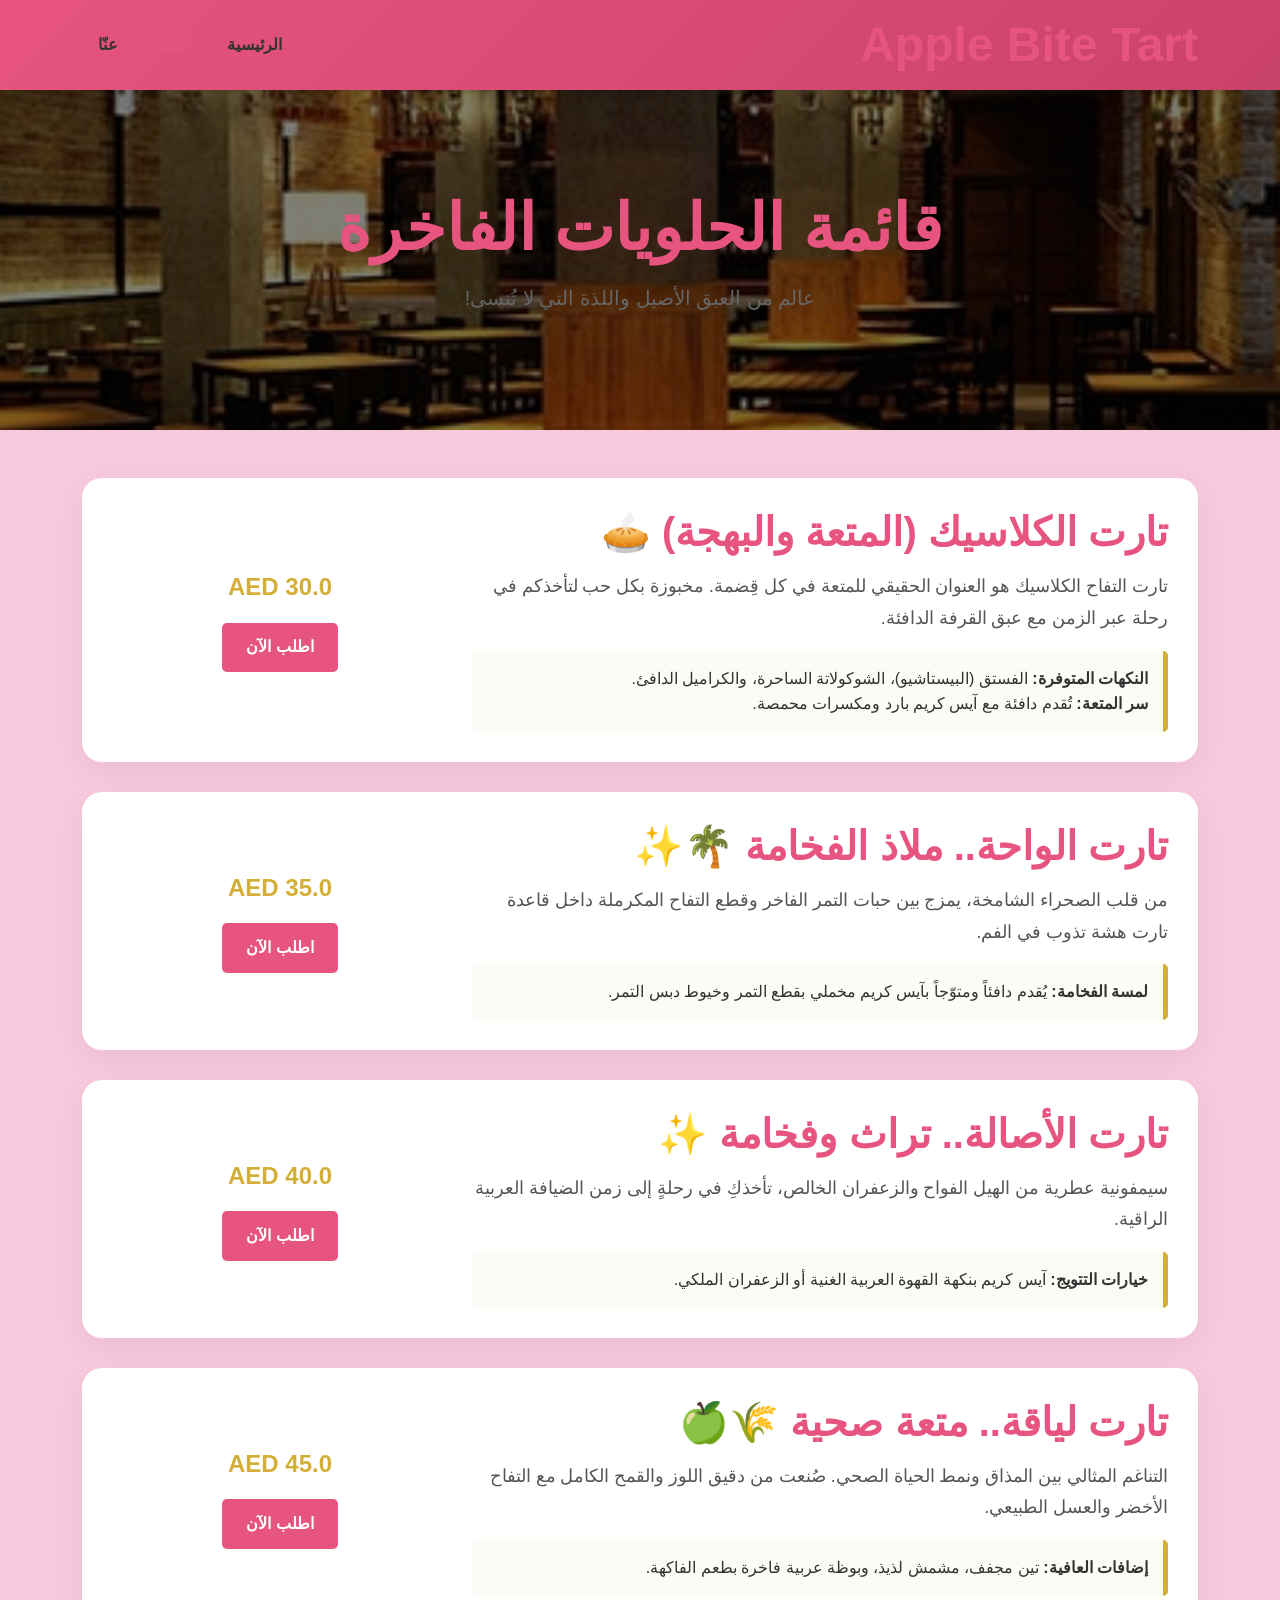
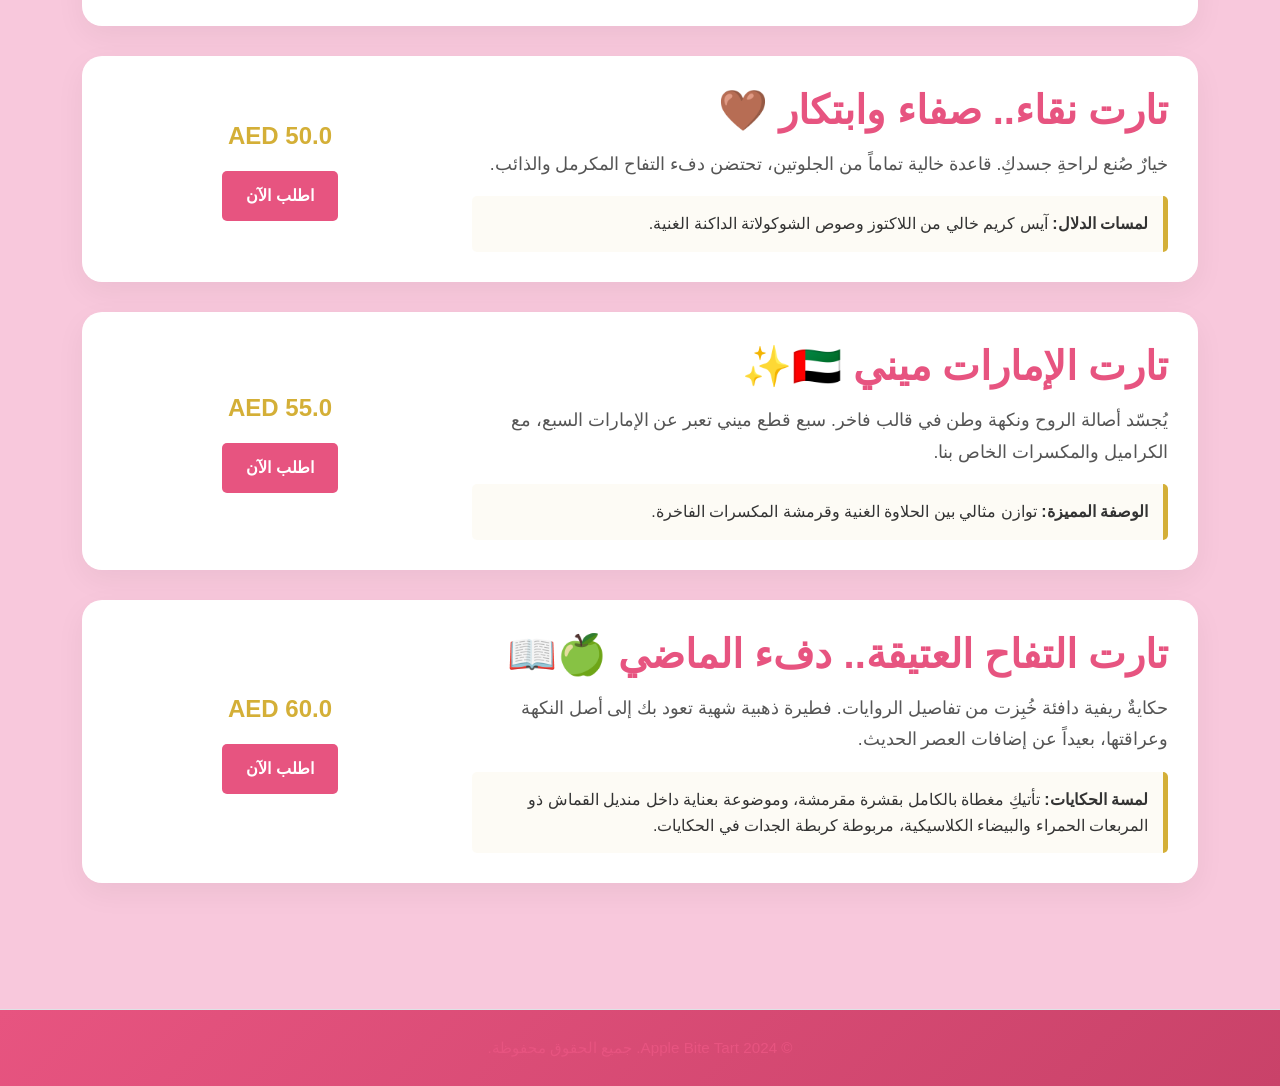
==== commit 210f7f6e: "🍏 إضافة تارت التفاح العتيقة المستوحى من الحكايات الريفية" ====
--- a/menu.html
+++ b/menu.html
@@ -154,6 +154,25 @@
           </div>
         </div>
       </div>
+
+      <!-- تارت التفاح العتيقة -->
+      <div class="menu-item" data-aos="fade-up">
+        <div class="row align-items-center">
+          <div class="col-lg-8">
+            <h2 class="item-title">تارت التفاح العتيقة.. دفء الماضي 🍏📖</h2>
+            <p class="item-desc">
+              حكايةٌ ريفية دافئة خُبِزت من تفاصيل الروايات. فطيرة ذهبية شهية تعود بك إلى أصل النكهة وعراقتها، بعيداً عن إضافات العصر الحديث.
+            </p>
+            <div class="special-box">
+              <strong>لمسة الحكايات:</strong> تأتيكِ مغطاة بالكامل بقشرة مقرمشة، وموضوعة بعناية داخل منديل القماش ذو المربعات الحمراء والبيضاء الكلاسيكية، مربوطة كربطة الجدات في الحكايات.
+            </div>
+          </div>
+          <div class="col-lg-4 text-center">
+            <div class="price-tag">AED 60.0</div>
+            <a href="./reservation.html" class="btn btn-outline-danger mt-3 px-4">اطلب الآن</a>
+          </div>
+        </div>
+      </div>
     </main>
 
     <footer class="bg-white py-4 mt-5 border-top">
